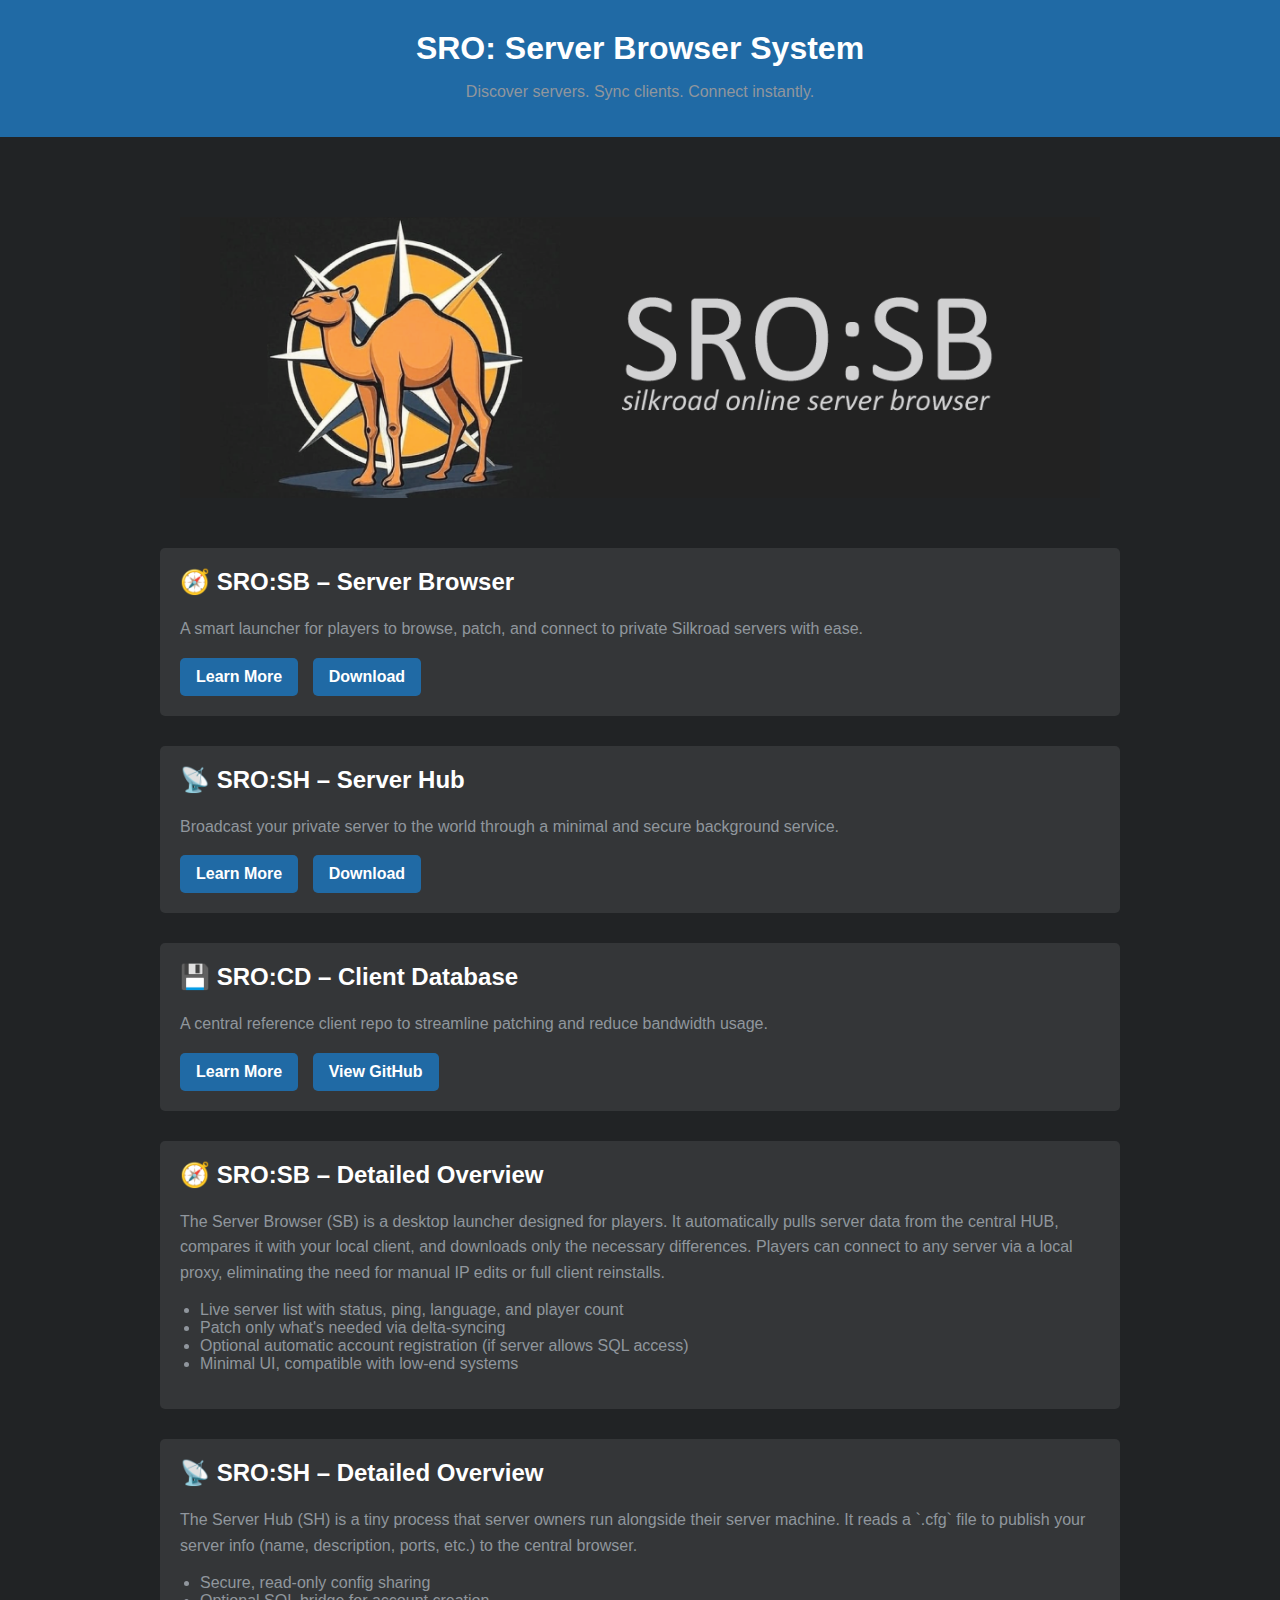
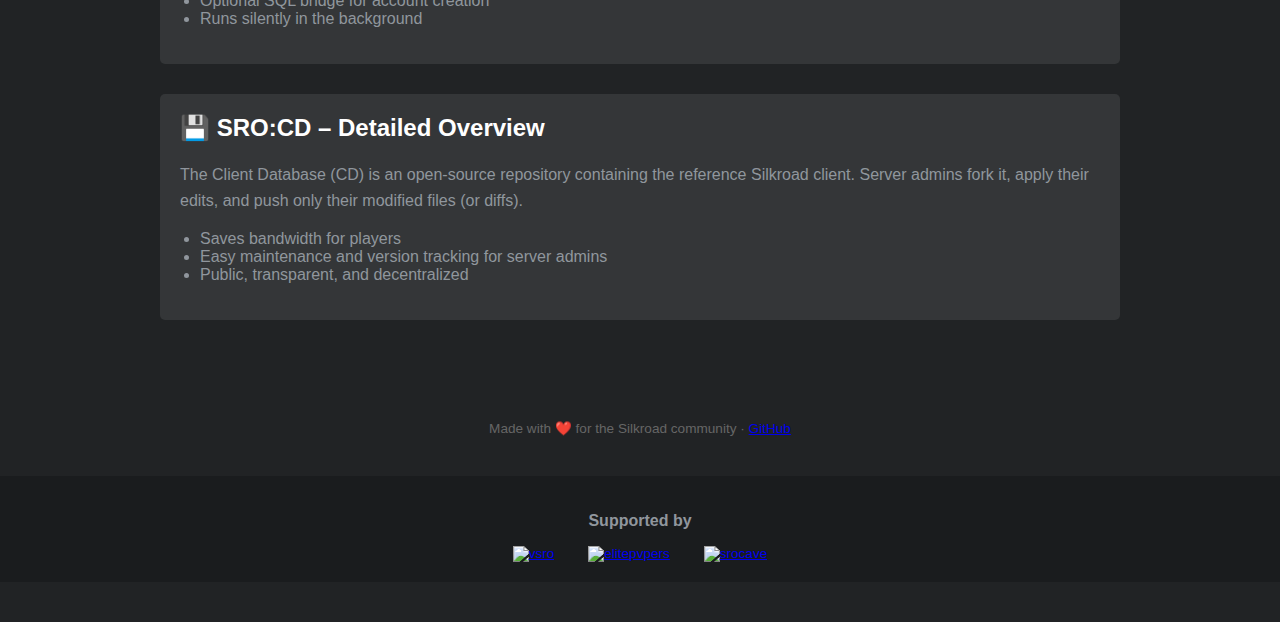
==== index.html @ 16c9377e "Add files via upload" ====
<!DOCTYPE html>
<html lang="en">
<head>
  <meta charset="UTF-8" />
  <meta name="viewport" content="width=device-width, initial-scale=1.0"/>
  <title>SRO: Server Browser System</title>
  <style>
    :root {
      --bg-main: #212325;
      --bg-secondary: #494c4f;
      --text-color: #90969d;
      --btn-color: #206aa5;
      --btn-active: #154870;
      --box-bg: #343638;
      --radius: 5px;
    }

    body {
      font-family: 'Segoe UI', sans-serif;
      background-color: var(--bg-main);
      color: var(--text-color);
      margin: 0;
      padding: 0;
      scroll-behavior: smooth;
    }

    header {
      background-color: var(--btn-color);
      padding: 20px;
      text-align: center;
    }

    header img {
      height: 40px;
      vertical-align: middle;
      margin-right: 10px;
    }

    h1 {
      margin: 10px 0;
      color: #fff;
    }

    .container {
      max-width: 960px;
      margin: auto;
      padding: 30px 20px;
    }

    .module {
      background-color: var(--box-bg);
      border-radius: var(--radius);
      padding: 20px;
      margin: 30px 0;
    }

    .module h2 {
      margin-top: 0;
      color: #ffffff;
    }

    .module p {
      font-size: 1rem;
      line-height: 1.6;
    }

    .btn-group {
      margin-top: 15px;
    }

    .btn {
      display: inline-block;
      background-color: var(--btn-color);
      color: white;
      padding: 10px 16px;
      text-decoration: none;
      border-radius: var(--radius);
      font-weight: bold;
      margin-right: 10px;
      transition: background 0.3s;
    }

    .btn:hover {
      background-color: var(--btn-active);
    }

    footer {
      text-align: center;
      font-size: 0.85rem;
      color: #666;
      margin: 40px 0;
    }

    ul {
      margin-top: 10px;
      padding-left: 20px;
    }

    @media screen and (max-width: 600px) {
      .btn {
        width: 100%;
        margin-bottom: 10px;
      }
    }
	
  .module img {
    width: 100%;
    height: 100%;
    object-fit: cover; /* or "contain" eğer tam sığsın ama kırpılmasın istiyorsan */
    display: block;
  }
  
  </style>
  <link rel="icon" type="image/x-icon" href="imgs\SROSB.ico">
</head>
<body>

<header>
  <h1>SRO: Server Browser System</h1>
  <p>Discover servers. Sync clients. Connect instantly.</p>
</header>

<div class="container">

  <div class="module"style="background: transparent;">
  <img src="imgs\banner_srosb.png">
  </div>

  <!-- Quick Access Buttons -->
  <div class="module">
    <h2>🧭 SRO:SB – Server Browser</h2>
    <p>A smart launcher for players to browse, patch, and connect to private Silkroad servers with ease.</p>
    <div class="btn-group">
      <a href="#sb-details" class="btn">Learn More</a>
      <a href="#" class="btn">Download</a>
    </div>
  </div>

  <div class="module">
    <h2>📡 SRO:SH – Server Hub</h2>
    <p>Broadcast your private server to the world through a minimal and secure background service.</p>
    <div class="btn-group">
      <a href="#sh-details" class="btn">Learn More</a>
      <a href="#" class="btn">Download</a>
    </div>
  </div>

  <div class="module">
    <h2>💾 SRO:CD – Client Database</h2>
    <p>A central reference client repo to streamline patching and reduce bandwidth usage.</p>
    <div class="btn-group">
      <a href="#cd-details" class="btn">Learn More</a>
      <a href="#" class="btn">View GitHub</a>
    </div>
  </div>

  <!-- Detailed Sections -->
  <div id="sb-details" class="module">
    <h2>🧭 SRO:SB – Detailed Overview</h2>
    <p>
      The Server Browser (SB) is a desktop launcher designed for players. It automatically pulls server data from the central HUB,
      compares it with your local client, and downloads only the necessary differences. Players can connect to any server via a
      local proxy, eliminating the need for manual IP edits or full client reinstalls.
    </p>
    <ul>
      <li>Live server list with status, ping, language, and player count</li>
      <li>Patch only what's needed via delta-syncing</li>
      <li>Optional automatic account registration (if server allows SQL access)</li>
      <li>Minimal UI, compatible with low-end systems</li>
    </ul>
  </div>

  <div id="sh-details" class="module">
    <h2>📡 SRO:SH – Detailed Overview</h2>
    <p>
      The Server Hub (SH) is a tiny process that server owners run alongside their server machine.
      It reads a `.cfg` file to publish your server info (name, description, ports, etc.) to the central browser.
    </p>
    <ul>
      <li>Secure, read-only config sharing</li>
      <li>Optional SQL bridge for account creation</li>
      <li>Runs silently in the background</li>
    </ul>
  </div>

  <div id="cd-details" class="module">
    <h2>💾 SRO:CD – Detailed Overview</h2>
    <p>
      The Client Database (CD) is an open-source repository containing the reference Silkroad client.
      Server admins fork it, apply their edits, and push only their modified files (or diffs).
    </p>
    <ul>
      <li>Saves bandwidth for players</li>
      <li>Easy maintenance and version tracking for server admins</li>
      <li>Public, transparent, and decentralized</li>
    </ul>
  </div>

</div>

<footer>
  Made with ❤️ for the Silkroad community · <a href="#">GitHub</a>
  <div style="background-color: #1a1c1e; padding: 20px 0; margin-top: 40px;">
  <div style="max-width: 960px; margin: auto; padding: 0 20px;">
    <h3 style="color: #90969d; font-size: 1rem;">Supported by</h3>
    <div style="overflow: hidden; white-space: nowrap; margin-top: 10px;">
      <a href="https://www.vsro.org/" target="_blank" style="display: inline-block; margin-right: 30px;">
        <img src="https://www.vsro.org/yedekler/xenforo-logo.png" alt="vsro" style="height: 40px; vertical-align: middle;">
      </a>
      <a href="https://www.elitepvpers.com/" target="_blank" style="display: inline-block; margin-right: 30px;">
        <img src="https://www.elitepvpers.com/images/pvp_white.gif" alt="elitepvpers" style="height: 40px; vertical-align: middle;">
      </a>
      <a href="https://srocave.com/" target="_blank" style="display: inline-block;">
        <img src="https://srocave.com/styles/default/xenforo/xenforo-logo.png" alt="srocave" style="height: 40px; vertical-align: middle;">
      </a>
    </div>
  </div>
</div>

</footer>

</body>
</html>
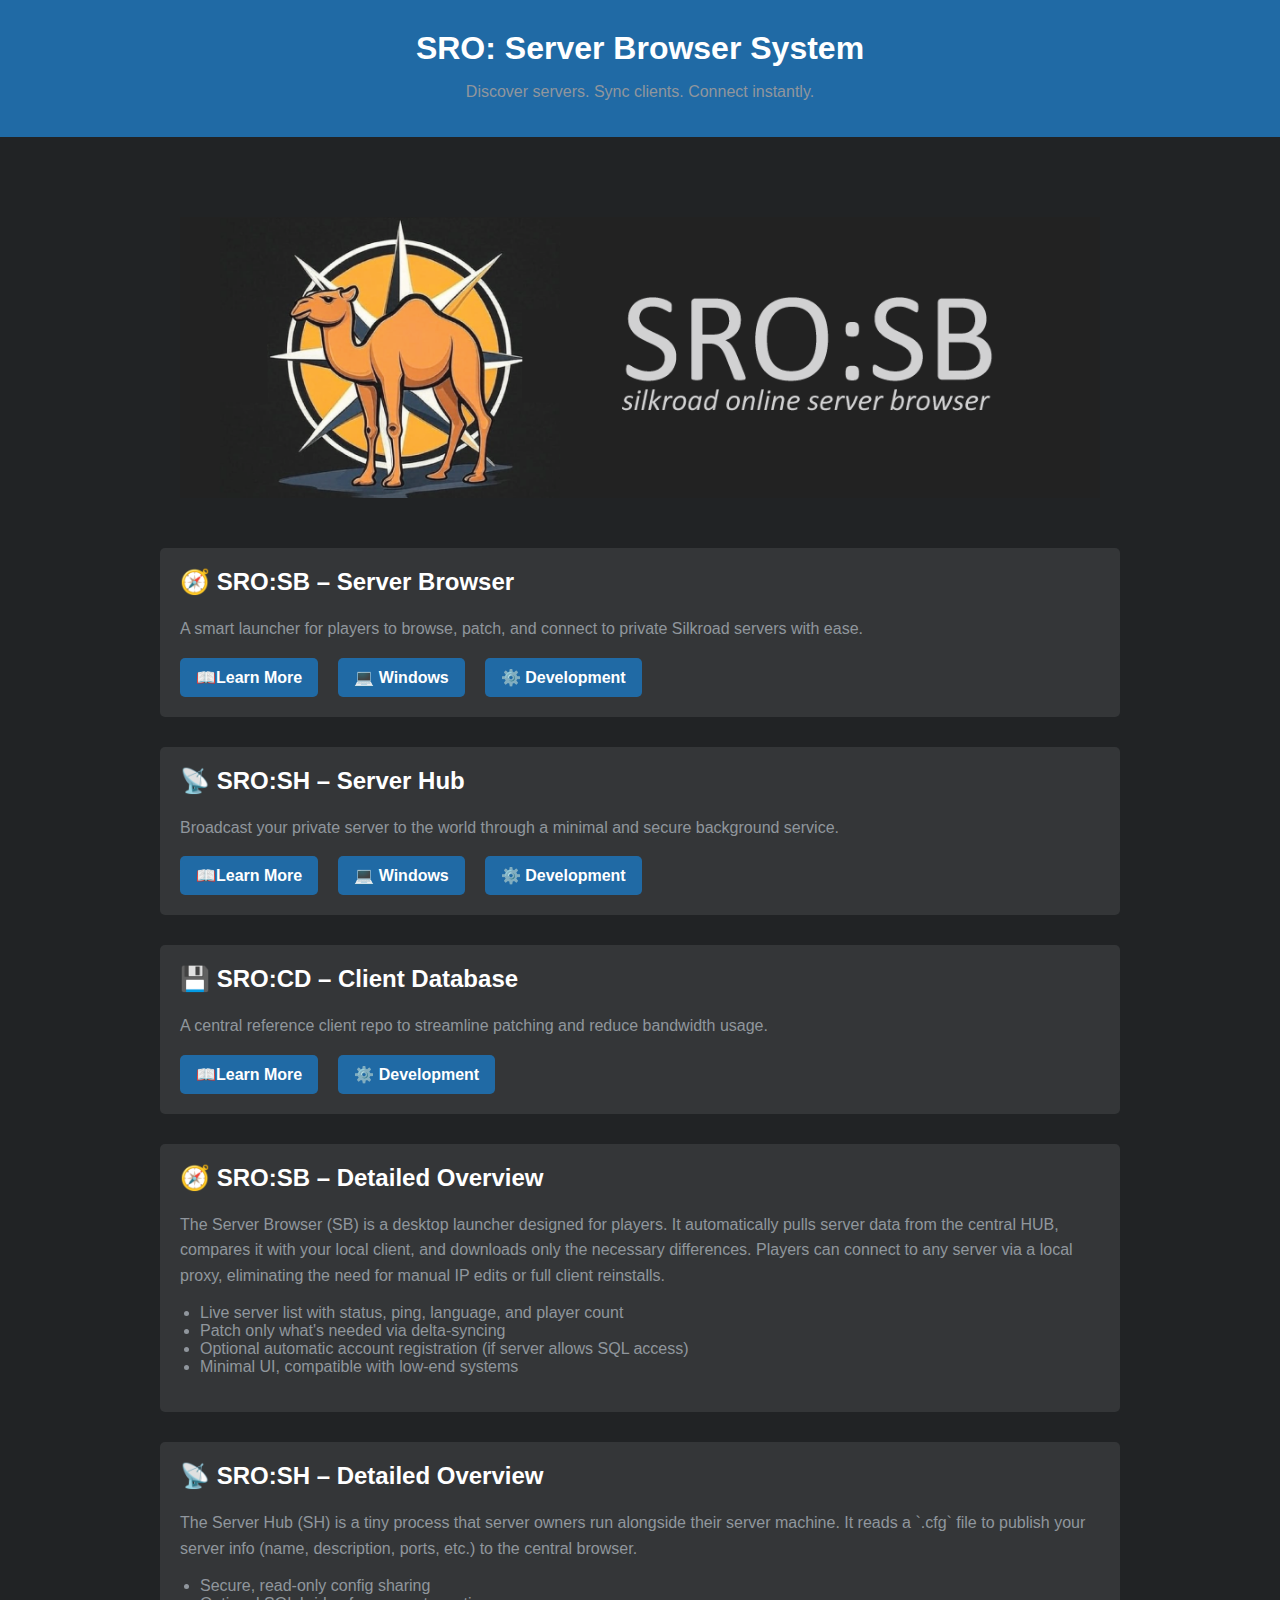
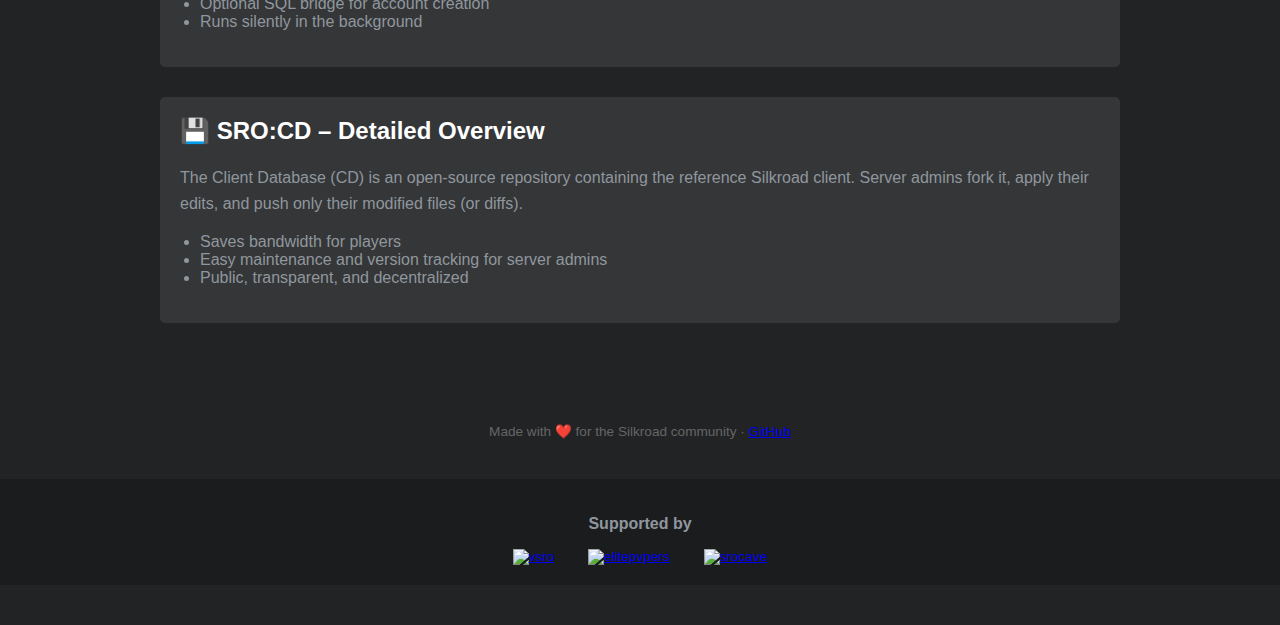
==== commit cbf0be83: "meta data" ====
--- a/index.html
+++ b/index.html
@@ -4,7 +4,52 @@
   <meta charset="UTF-8" />
   <meta name="viewport" content="width=device-width, initial-scale=1.0"/>
   <title>SRO: Server Browser System</title>
+  
+  <!-- SEO Meta Tags -->
+  <meta name="description" content="Discover and connect to Silkroad Online private servers instantly. SRO:SB is a smart launcher with patching, sync, and hub broadcasting.">
+  <meta name="keywords" content="Silkroad, SRO, Private Server, Server Browser, Silkroad Launcher, SRO Tools, Patch Tool, Server Hub, Client Database">
+  <meta name="author" content="KANTARCILAR, Veysel">
+  
+  <meta property="og:title" content="SRO: Server Browser System">
+  <meta property="og:description" content="Smart launcher and tools for Silkroad private servers. Browse, patch, and connect with ease.">
+  <meta property="og:image" content="https://sro-server-browser.github.io/sro-browser-web/imgs/banner_srosb.png">
+  <meta property="og:url" content="https://sro-server-browser.github.io/sro-browser-web/#">
+  <meta property="og:type" content="website">
+  
+  <!-- Twitter Card -->
+  <meta name="twitter:card" content="summary_large_image">
+  <meta name="twitter:title" content="SRO: Server Browser System">
+  <meta name="twitter:description" content="Smart launcher for Silkroad Online private servers. Sync, patch, and connect.">
+  <meta name="twitter:image" content="https://sro-server-browser.github.io/sro-browser-web/imgs/banner_srosb.png">
+
+  <!-- Favicon -->
+  <link rel="icon" type="image/x-icon" href="imgs/SROSB.ico">
+  
   <style>
+  @media screen and (max-width: 600px) {
+	  header h1 {
+		font-size: 1.4rem;
+	  }
+
+	  .module h2 {
+		font-size: 1.2rem;
+	  }
+
+	  .container {
+		padding: 15px 10px;
+	  }
+
+	  .btn {
+		flex: 1 1 100%;
+		max-width: 100%;
+		box-sizing: border-box;
+		margin-right: 0; /* mobilde sağ margin kaldır */
+	  }
+
+	  .module img {
+		height: auto;
+	  }
+	}
     :root {
       --bg-main: #212325;
       --bg-secondary: #494c4f;
@@ -52,6 +97,7 @@
       border-radius: var(--radius);
       padding: 20px;
       margin: 30px 0;
+	  overflow-x: hidden;
     }
 
     .module h2 {
@@ -63,22 +109,24 @@
       font-size: 1rem;
       line-height: 1.6;
     }
-
-    .btn-group {
-      margin-top: 15px;
-    }
-
-    .btn {
-      display: inline-block;
-      background-color: var(--btn-color);
-      color: white;
-      padding: 10px 16px;
-      text-decoration: none;
-      border-radius: var(--radius);
-      font-weight: bold;
-      margin-right: 10px;
-      transition: background 0.3s;
-    }
+	.btn-group {
+	  display: flex;
+	  flex-wrap: wrap;
+	  gap: 10px;
+	  padding: 0;
+	}
+
+	.btn {
+	  display: inline-block;
+	  background-color: var(--btn-color);
+	  color: white;
+	  padding: 10px 16px;
+	  text-decoration: none;
+	  border-radius: var(--radius);
+	  font-weight: bold;
+	  margin-right: 10px;
+	  transition: background 0.3s;
+	}
 
     .btn:hover {
       background-color: var(--btn-active);
@@ -111,7 +159,6 @@
   }
   
   </style>
-  <link rel="icon" type="image/x-icon" href="imgs\SROSB.ico">
 </head>
 <body>
 
@@ -123,7 +170,7 @@
 <div class="container">
 
   <div class="module"style="background: transparent;">
-  <img src="imgs\banner_srosb.png">
+  <img src="imgs/banner_srosb.png">
   </div>
 
   <!-- Quick Access Buttons -->
@@ -131,8 +178,9 @@
     <h2>🧭 SRO:SB – Server Browser</h2>
     <p>A smart launcher for players to browse, patch, and connect to private Silkroad servers with ease.</p>
     <div class="btn-group">
-      <a href="#sb-details" class="btn">Learn More</a>
-      <a href="#" class="btn">Download</a>
+      <a href="#sb-details" class="btn">📖Learn More</a>
+      <a href="#" class="btn">💻 Windows</a>
+      <a href="#" class="btn">⚙️ Development</a>
     </div>
   </div>
 
@@ -140,8 +188,9 @@
     <h2>📡 SRO:SH – Server Hub</h2>
     <p>Broadcast your private server to the world through a minimal and secure background service.</p>
     <div class="btn-group">
-      <a href="#sh-details" class="btn">Learn More</a>
-      <a href="#" class="btn">Download</a>
+      <a href="#sb-details" class="btn">📖Learn More</a>
+      <a href="#" class="btn">💻 Windows</a>
+      <a href="#" class="btn">⚙️ Development</a>
     </div>
   </div>
 
@@ -149,8 +198,8 @@
     <h2>💾 SRO:CD – Client Database</h2>
     <p>A central reference client repo to streamline patching and reduce bandwidth usage.</p>
     <div class="btn-group">
-      <a href="#cd-details" class="btn">Learn More</a>
-      <a href="#" class="btn">View GitHub</a>
+      <a href="#sb-details" class="btn">📖Learn More</a>
+      <a href="#" class="btn">⚙️ Development</a>
     </div>
   </div>
 
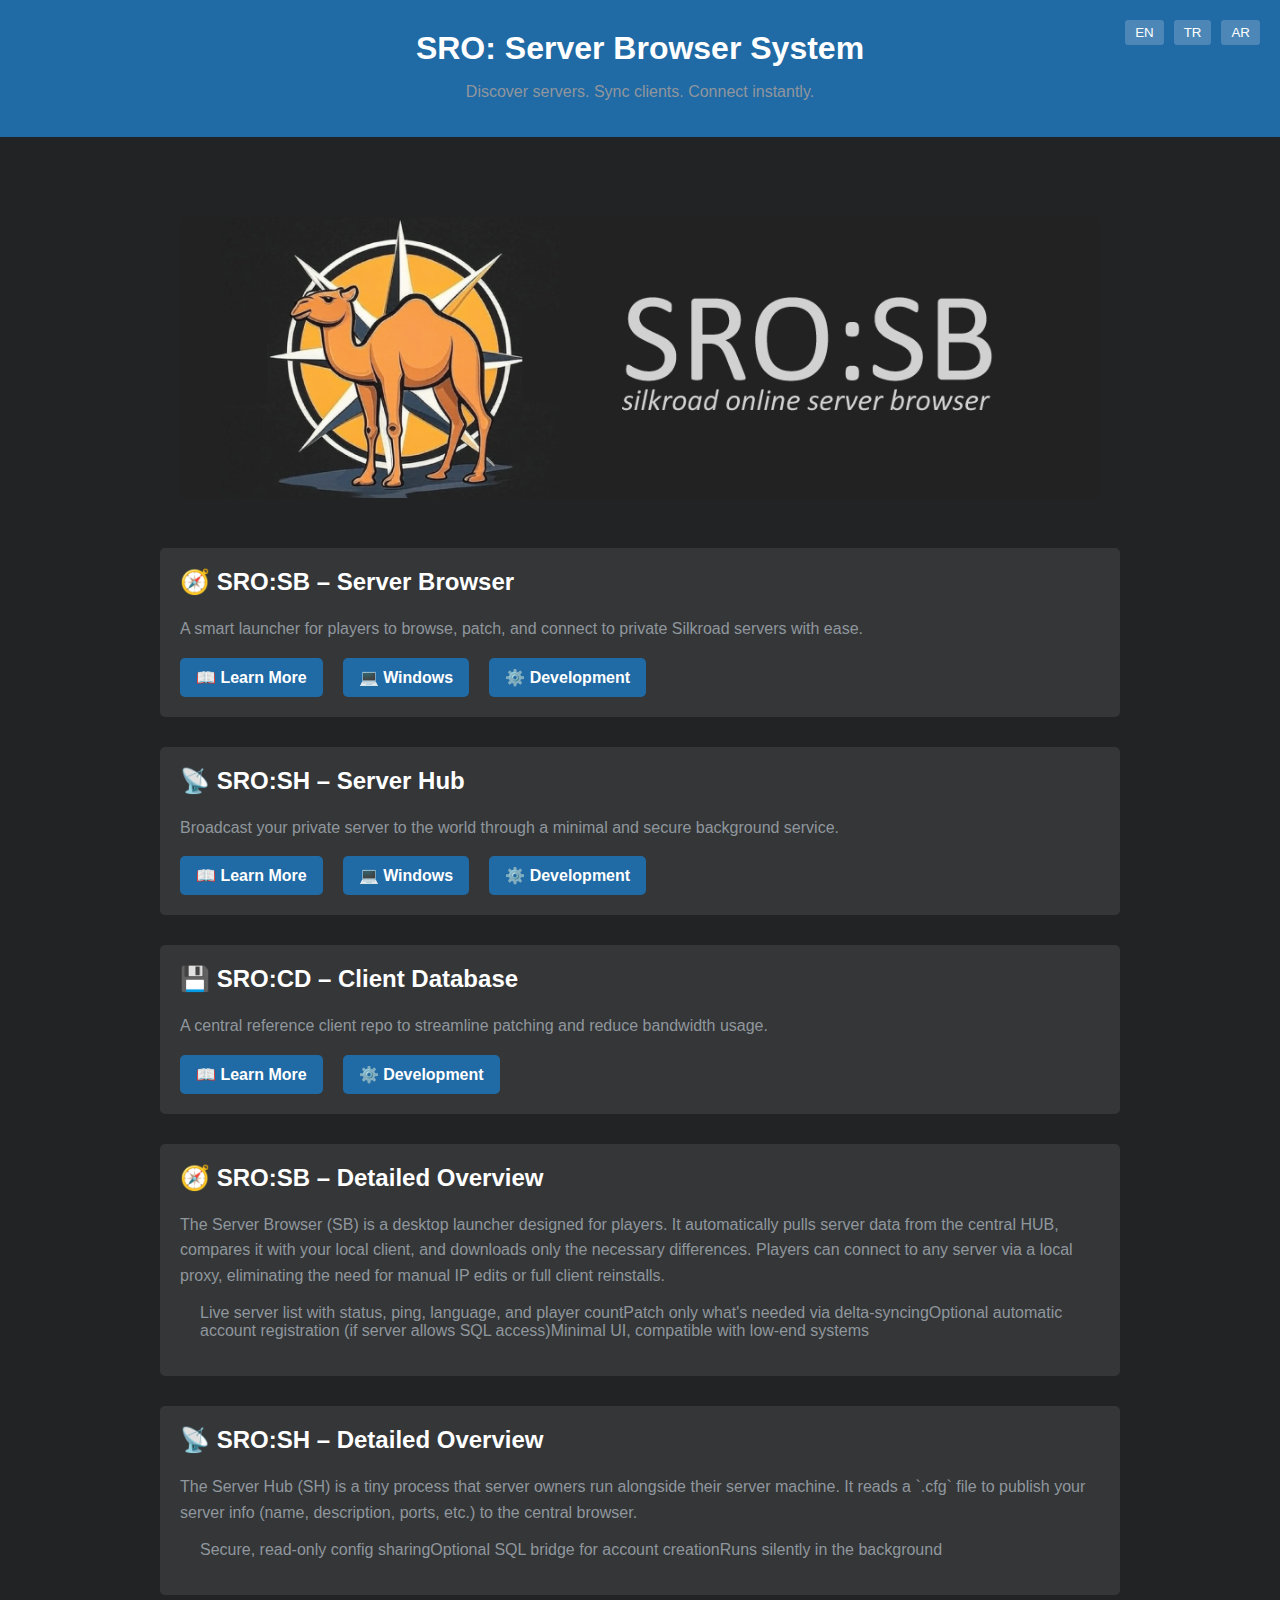
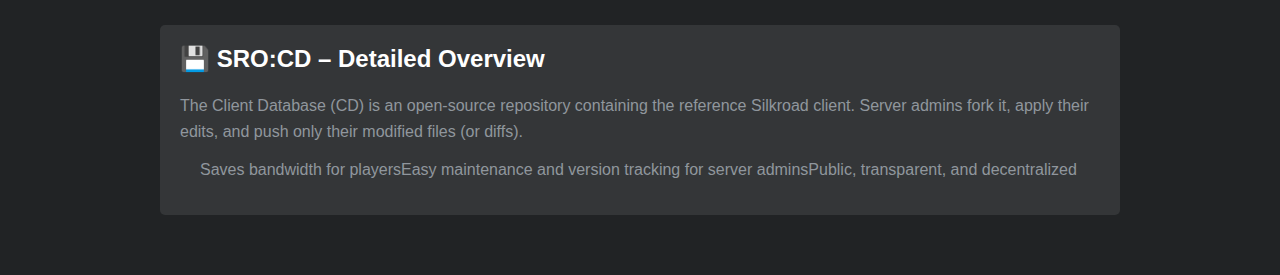
==== commit 850053c7: "Add files via upload" ====
--- a/index.html
+++ b/index.html
@@ -1,11 +1,12 @@
 <!DOCTYPE html>
-<html lang="en">
+<html lang="en" dir="ltr">
 <head>
   <meta charset="UTF-8" />
   <meta name="viewport" content="width=device-width, initial-scale=1.0"/>
   <title>SRO: Server Browser System</title>
   
   <!-- SEO Meta Tags -->
+  
   <meta name="description" content="Discover and connect to Silkroad Online private servers instantly. SRO:SB is a smart launcher with patching, sync, and hub broadcasting.">
   <meta name="keywords" content="Silkroad, SRO, Private Server, Server Browser, Silkroad Launcher, SRO Tools, Patch Tool, Server Hub, Client Database">
   <meta name="author" content="KANTARCILAR, Veysel">
@@ -60,6 +61,25 @@
       --radius: 5px;
     }
 
+    .lang-switcher {
+      position: absolute;
+      top: 20px;
+      right: 20px;
+      display: flex;
+      gap: 10px;
+    }
+    .lang-btn {
+      background: rgba(255,255,255,0.2);
+      border: none;
+      color: white;
+      padding: 5px 10px;
+      border-radius: 3px;
+      cursor: pointer;
+    }
+    .rtl {
+      direction: rtl;
+      text-align: right;
+    }
     body {
       font-family: 'Segoe UI', sans-serif;
       background-color: var(--bg-main);
@@ -165,6 +185,12 @@
 <header>
   <h1>SRO: Server Browser System</h1>
   <p>Discover servers. Sync clients. Connect instantly.</p>
+	<div class="lang-switcher">
+	  <button class="lang-btn" onclick="changeLanguage('en')">EN</button>
+	  <button class="lang-btn" onclick="changeLanguage('tr')">TR</button>
+	  <button class="lang-btn" onclick="changeLanguage('ar')">AR</button>
+	</div>
+
 </header>
 
 <div class="container">
@@ -175,99 +201,268 @@
 
   <!-- Quick Access Buttons -->
   <div class="module">
-    <h2>🧭 SRO:SB – Server Browser</h2>
-    <p>A smart launcher for players to browse, patch, and connect to private Silkroad servers with ease.</p>
+    <h2 data-i18n="sb.title">🧭 SRO:SB – Server Browser</h2>
+    <p data-i18n="sb.description">A smart launcher for players to browse, patch, and connect to private Silkroad servers with ease.</p>
     <div class="btn-group">
-      <a href="#sb-details" class="btn">📖Learn More</a>
-      <a href="#" class="btn">💻 Windows</a>
-      <a href="#" class="btn">⚙️ Development</a>
+      <a href="#sb-details" class="btn" data-i18n="buttons.learn_more">📖Learn More</a>
+      <a href="#" class="btn" data-i18n="buttons.windows">💻 Windows</a>
+      <a href="#" class="btn" data-i18n="buttons.development">⚙️ Development</a>
     </div>
   </div>
-
-  <div class="module">
-    <h2>📡 SRO:SH – Server Hub</h2>
-    <p>Broadcast your private server to the world through a minimal and secure background service.</p>
-    <div class="btn-group">
-      <a href="#sb-details" class="btn">📖Learn More</a>
-      <a href="#" class="btn">💻 Windows</a>
-      <a href="#" class="btn">⚙️ Development</a>
-    </div>
-  </div>
-
-  <div class="module">
-    <h2>💾 SRO:CD – Client Database</h2>
-    <p>A central reference client repo to streamline patching and reduce bandwidth usage.</p>
-    <div class="btn-group">
-      <a href="#sb-details" class="btn">📖Learn More</a>
-      <a href="#" class="btn">⚙️ Development</a>
-    </div>
-  </div>
-
-  <!-- Detailed Sections -->
-  <div id="sb-details" class="module">
-    <h2>🧭 SRO:SB – Detailed Overview</h2>
-    <p>
-      The Server Browser (SB) is a desktop launcher designed for players. It automatically pulls server data from the central HUB,
-      compares it with your local client, and downloads only the necessary differences. Players can connect to any server via a
-      local proxy, eliminating the need for manual IP edits or full client reinstalls.
-    </p>
-    <ul>
-      <li>Live server list with status, ping, language, and player count</li>
-      <li>Patch only what's needed via delta-syncing</li>
-      <li>Optional automatic account registration (if server allows SQL access)</li>
-      <li>Minimal UI, compatible with low-end systems</li>
-    </ul>
-  </div>
-
-  <div id="sh-details" class="module">
-    <h2>📡 SRO:SH – Detailed Overview</h2>
-    <p>
-      The Server Hub (SH) is a tiny process that server owners run alongside their server machine.
-      It reads a `.cfg` file to publish your server info (name, description, ports, etc.) to the central browser.
-    </p>
-    <ul>
-      <li>Secure, read-only config sharing</li>
-      <li>Optional SQL bridge for account creation</li>
-      <li>Runs silently in the background</li>
-    </ul>
-  </div>
-
-  <div id="cd-details" class="module">
-    <h2>💾 SRO:CD – Detailed Overview</h2>
-    <p>
-      The Client Database (CD) is an open-source repository containing the reference Silkroad client.
-      Server admins fork it, apply their edits, and push only their modified files (or diffs).
-    </p>
-    <ul>
-      <li>Saves bandwidth for players</li>
-      <li>Easy maintenance and version tracking for server admins</li>
-      <li>Public, transparent, and decentralized</li>
-    </ul>
-  </div>
-
+	<!-- SRO:SH Module -->
+	<div class="module">
+	  <h2 data-i18n="sh.title">📡 SRO:SH – Server Hub</h2>
+	  <p data-i18n="sh.description">Broadcast your private server to the world through a minimal and secure background service.</p>
+	  <div class="btn-group">
+		<a href="#sh-details" class="btn" data-i18n="buttons.learn_more">📖Learn More</a>
+		<a href="#" class="btn" data-i18n="buttons.windows">💻 Windows</a>
+		<a href="#" class="btn" data-i18n="buttons.development">⚙️ Development</a>
+	  </div>
+	</div>
+
+	<!-- SRO:CD Module -->
+	<div class="module">
+	  <h2 data-i18n="cd.title">💾 SRO:CD – Client Database</h2>
+	  <p data-i18n="cd.description">A central reference client repo to streamline patching and reduce bandwidth usage.</p>
+	  <div class="btn-group">
+		<a href="#cd-details" class="btn" data-i18n="buttons.learn_more">📖Learn More</a>
+		<a href="#" class="btn" data-i18n="buttons.development">⚙️ Development</a>
+	  </div>
+	</div>
+<!-- Detailed Sections -->
+<div id="sb-details" class="module">
+  <h2 data-i18n="sb.detailed_title">🧭 SRO:SB – Detailed Overview</h2>
+  <p data-i18n="sb.detailed_text">
+    The Server Browser (SB) is a desktop launcher designed for players. It automatically pulls server data from the central HUB,
+    compares it with your local client, and downloads only the necessary differences. Players can connect to any server via a
+    local proxy, eliminating the need for manual IP edits or full client reinstalls.
+  </p>
+  <ul data-i18n="sb.features">
+    <li>Live server list with status, ping, language, and player count</li>
+    <li>Patch only what's needed via delta-syncing</li>
+    <li>Optional automatic account registration (if server allows SQL access)</li>
+    <li>Minimal UI, compatible with low-end systems</li>
+  </ul>
 </div>
 
-<footer>
-  Made with ❤️ for the Silkroad community · <a href="#">GitHub</a>
-  <div style="background-color: #1a1c1e; padding: 20px 0; margin-top: 40px;">
-  <div style="max-width: 960px; margin: auto; padding: 0 20px;">
-    <h3 style="color: #90969d; font-size: 1rem;">Supported by</h3>
-    <div style="overflow: hidden; white-space: nowrap; margin-top: 10px;">
-      <a href="https://www.vsro.org/" target="_blank" style="display: inline-block; margin-right: 30px;">
-        <img src="https://www.vsro.org/yedekler/xenforo-logo.png" alt="vsro" style="height: 40px; vertical-align: middle;">
-      </a>
-      <a href="https://www.elitepvpers.com/" target="_blank" style="display: inline-block; margin-right: 30px;">
-        <img src="https://www.elitepvpers.com/images/pvp_white.gif" alt="elitepvpers" style="height: 40px; vertical-align: middle;">
-      </a>
-      <a href="https://srocave.com/" target="_blank" style="display: inline-block;">
-        <img src="https://srocave.com/styles/default/xenforo/xenforo-logo.png" alt="srocave" style="height: 40px; vertical-align: middle;">
-      </a>
-    </div>
-  </div>
+<div id="sh-details" class="module">
+  <h2 data-i18n="sh.detailed_title">📡 SRO:SH – Detailed Overview</h2>
+  <p data-i18n="sh.detailed_text">
+    The Server Hub (SH) is a tiny process that server owners run alongside their server machine.
+    It reads a `.cfg` file to publish your server info (name, description, ports, etc.) to the central browser.
+  </p>
+  <ul data-i18n="sh.features">
+    <li>Secure, read-only config sharing</li>
+    <li>Optional SQL bridge for account creation</li>
+    <li>Runs silently in the background</li>
+  </ul>
 </div>
 
+<div id="cd-details" class="module">
+  <h2 data-i18n="cd.detailed_title">💾 SRO:CD – Detailed Overview</h2>
+  <p data-i18n="cd.detailed_text">
+    The Client Database (CD) is an open-source repository containing the reference Silkroad client.
+    Server admins fork it, apply their edits, and push only their modified files (or diffs).
+  </p>
+  <ul data-i18n="cd.features">
+    <li>Saves bandwidth for players</li>
+    <li>Easy maintenance and version tracking for server admins</li>
+    <li>Public, transparent, and decentralized</li>
+  </ul>
+</div>
+
 </footer>
 
 </body>
+
+<script>
+const translations = {
+  en: {
+    title: "SRO: Server Browser System",
+    description: "Discover and connect to Silkroad Online private servers instantly. SRO:SB is a smart launcher with patching, sync, and hub broadcasting.",
+    header_title: "SRO: Server Browser System",
+    header_subtitle: "Discover servers. Sync clients. Connect instantly.",
+    sb: {
+      title: "🧭 SRO:SB – Server Browser",
+      description: "A smart launcher for players to browse, patch, and connect to private Silkroad servers with ease.",
+      detailed_title: "🧭 SRO:SB – Detailed Overview",
+      detailed_text: "The Server Browser (SB) is a desktop launcher designed for players. It automatically pulls server data from the central HUB, compares it with your local client, and downloads only the necessary differences. Players can connect to any server via a local proxy, eliminating the need for manual IP edits or full client reinstalls.",
+      features: [
+        "Live server list with status, ping, language, and player count",
+        "Patch only what's needed via delta-syncing",
+        "Optional automatic account registration (if server allows SQL access)",
+        "Minimal UI, compatible with low-end systems"
+      ]
+    },
+    sh: {
+      title: "📡 SRO:SH – Server Hub",
+      description: "Broadcast your private server to the world through a minimal and secure background service.",
+      detailed_title: "📡 SRO:SH – Detailed Overview",
+      detailed_text: "The Server Hub (SH) is a tiny process that server owners run alongside their server machine. It reads a `.cfg` file to publish your server info (name, description, ports, etc.) to the central browser.",
+      features: [
+        "Secure, read-only config sharing",
+        "Optional SQL bridge for account creation",
+        "Runs silently in the background"
+      ]
+    },
+    cd: {
+      title: "💾 SRO:CD – Client Database",
+      description: "A central reference client repo to streamline patching and reduce bandwidth usage.",
+      detailed_title: "💾 SRO:CD – Detailed Overview",
+      detailed_text: "The Client Database (CD) is an open-source repository containing the reference Silkroad client. Server admins fork it, apply their edits, and push only their modified files (or diffs).",
+      features: [
+        "Saves bandwidth for players",
+        "Easy maintenance and version tracking for server admins",
+        "Public, transparent, and decentralized"
+      ]
+    },
+    buttons: {
+      learn_more: "📖 Learn More",
+      windows: "💻 Windows",
+      development: "⚙️ Development"
+    },
+    footer: {
+      text: "Made with ❤️ for the Silkroad community",
+      github: "GitHub"
+    }
+  },
+  tr: {
+    title: "SRO: Sunucu Tarayıcı Sistemi",
+    description: "Silkroad Online özel sunucularını anında keşfedin ve bağlanın. SRO:SB, yama özellikli, senkronizasyon ve yayın desteği olan akıllı bir başlatıcıdır.",
+    header_title: "SRO: Sunucu Tarayıcı Sistemi",
+    header_subtitle: "Sunucuları keşfedin. İstemcileri senkronize edin. Anında bağlanın.",
+    sb: {
+      title: "🧭 SRO:SB – Sunucu Tarayıcı",
+      description: "Oyuncuların özel Silkroad sunucularını keşfedebileceği, yama yapabileceği ve bağlanabileceği akıllı bir başlatıcı.",
+      detailed_title: "🧭 SRO:SB – Detaylı Bilgi",
+      detailed_text: "Sunucu Tarayıcı (SB), oyuncular için tasarlanmış bir masaüstü başlatıcısıdır. Merkezi HUB'dan otomatik olarak sunucu verilerini çeker, yerel istemcinizle karşılaştırır ve yalnızca gerekli farklılıkları indirir. Oyuncular herhangi bir sunucuya yerel bir proxy üzerinden bağlanabilir, manuel IP değişiklikleri veya tam istemci yeniden yüklemeleri gerektirmez.",
+      features: [
+        "Canlı sunucu listesi (durum, ping, dil ve oyuncu sayısı)",
+        "Delta-senkronizasyon ile sadece gerekli yamalar",
+        "Opsiyonel otomatik hesap oluşturma (sunucu SQL erişimi izin verirse)",
+        "Düşük sistem gereksinimli minimal arayüz"
+      ]
+    },
+    sh: {
+      title: "📡 SRO:SH – Sunucu Merkezi",
+      description: "Özel sunucunuzu minimal ve güvenli bir arka plan servisi ile dünyaya duyurun.",
+      detailed_title: "📡 SRO:SH – Detaylı Bilgi",
+      detailed_text: "Sunucu Merkezi (SH), sunucu sahiplerinin sunucu makinesiyle birlikte çalıştırdığı küçük bir işlemdir. Bir `.cfg` dosyasını okuyarak sunucu bilgilerinizi (ad, açıklama, portlar vb.) merkezi tarayıcıya yayınlar.",
+      features: [
+        "Güvenli, salt okunur yapılandırma paylaşımı",
+        "Hesap oluşturma için opsiyonel SQL köprüsü",
+        "Arka planda sessizce çalışır"
+      ]
+    },
+    cd: {
+      title: "💾 SRO:CD – İstemci Veritabanı",
+      description: "Yama sürecini kolaylaştırmak ve bant genişliği kullanımını azaltmak için merkezi bir referans istemci deposu.",
+      detailed_title: "💾 SRO:CD – Detaylı Bilgi",
+      detailed_text: "İstemci Veritabanı (CD), referans Silkroad istemcisini içeren açık kaynaklı bir depodur. Sunucu yöneticileri bu depoyu çatallayarak kendi düzenlemelerini uygular ve yalnızca değiştirdikleri dosyaları gönderir.",
+      features: [
+        "Oyuncular için bant genişliği tasarrufu",
+        "Sunucu yöneticileri için kolay bakım ve sürüm takibi",
+        "Herkese açık, şeffaf ve merkeziyetsiz"
+      ]
+    },
+    buttons: {
+      learn_more: "📖 Detaylı Bilgi",
+      windows: "💻 Windows",
+      development: "⚙️ Geliştirme"
+    },
+    footer: {
+      text: "Silkroad topluluğu için ❤️ ile yapıldı",
+      github: "GitHub"
+    }
+  },
+  ar: {
+    title: "SRO: نظام تصفح الخوادم",
+    description: "اكتشف خوادم Silkroad Online الخاصة وتواصل معها فورًا. SRO:SB هو مُطلق ذكي مع تحديثات ومزامنة وبث مركزي.",
+    header_title: "SRO: نظام تصفح الخوادم",
+    header_subtitle: "اكتشف الخوادم. مزامنة العملاء. تواصل على الفور.",
+    sb: {
+      title: "🧭 SRO:SB – متصفح الخادم",
+      description: "مُطلق ذكي للاعبين لاستعراض الخوادم الخاصة وتحديثها والاتصال بها بسهولة.",
+      detailed_title: "🧭 SRO:SB – نظرة مفصلة",
+      detailed_text: "متصفح الخادم (SB) هو مُطلق مصمم للاعبين. يسحب تلقائيًا بيانات الخادم من المركز الرئيسي، ويقارنها مع العميل المحلي، ويحمّل فقط الاختلافات الضرورية. يمكن للاعبين الاتصال بأي خادم عبر وكيل محلي، دون الحاجة لتعديلات IP يدوية أو إعادة تثبيت كاملة للعميل.",
+      features: [
+        "قائمة خوادم حية مع الحالة، البنج، اللغة وعدد اللاعبين",
+        "تحديثات دلتا فقط للضروري",
+        "تسجيل تلقائي اختياري للحسابات (إذا سمح الخادم بالوصول إلى SQL)",
+        "واجهة مستخدم بسيطة تناسب الأنظمة الضعيفة"
+      ]
+    },
+    sh: {
+      title: "📡 SRO:SH – مركز الخادم",
+      description: "بث خادمك الخاص إلى العالم من خلال خدمة خلفية بسيطة وآمنة.",
+      detailed_title: "📡 SRO:SH – نظرة مفصلة",
+      detailed_text: "مركز الخادم (SH) هو عملية صغيرة يشغلها ملاك الخوادم جنبًا إلى جنب مع جهاز الخادم. يقرأ ملف `.cfg` لنشر معلومات خادمك (الاسم، الوصف، المنافذ، إلخ) إلى المتصفح المركزي.",
+      features: [
+        "مشاركة إعدادات آمنة للقراءة فقط",
+        "جسر SQL اختياري لإنشاء الحسابات",
+        "يعمل بصمت في الخلفية"
+      ]
+    },
+    cd: {
+      title: "💾 SRO:CD – قاعدة بيانات العميل",
+      description: "مستودع عميل مرجعي مركزي لتبسيط التحديثات وتقليل استخدام النطاق الترددي.",
+      detailed_title: "💾 SRO:CD – نظرة مفصلة",
+      detailed_text: "قاعدة بيانات العميل (CD) هي مستودع مفتوح المصدر يحتوي على عميل Silkroad المرجعي. يقوم مدراء الخوادم بتفرعها، تطبيق تعديلاتهم، ودفع فقط الملفات المعدلة (أو الاختلافات).",
+      features: [
+        "توفير النطاق الترددي للاعبين",
+        "صيانة سهلة وتتبع إصدارات لمديري الخوادم",
+        "عام، شفاف ولا مركزي"
+      ]
+    },
+    buttons: {
+      learn_more: "📖 المزيد من التفاصيل",
+      windows: "💻 ويندوز",
+      development: "⚙️ تطوير"
+    },
+    footer: {
+      text: "مصنوع ب ❤️ لمجتمع Silkroad",
+      github: "جيت هاب"
+    }
+  }
+};
+
+function changeLanguage(lang) {
+  document.documentElement.lang = lang;
+  document.documentElement.dir = lang === 'ar' ? 'rtl' : 'ltr';
+  
+  // Update meta tags
+  document.querySelector('meta[name="description"]').content = translations[lang].description;
+  document.querySelector('meta[property="og:title"]').content = translations[lang].title;
+  document.querySelector('meta[property="og:description"]').content = translations[lang].description;
+
+  // Update visible content
+  document.querySelectorAll('[data-i18n]').forEach(element => {
+    const keys = element.dataset.i18n.split('.');
+    let translation = translations[lang];
+    
+    try {
+      keys.forEach(key => {
+        translation = translation[key];
+      });
+      
+      if(element.tagName === 'IMG') {
+        element.alt = translation;
+      } else if(element.tagName === 'UL') {
+        // Liste elemanları için özel işleme
+        const items = translation.join('');
+        element.innerHTML = items;
+      } else {
+        element.textContent = translation;
+      }
+    } catch(e) {
+      console.warn(`Çeviri bulunamadı: ${element.dataset.i18n}`);
+    }
+  });
+}
+
+// Initial load
+changeLanguage('en');
+</script>
+
 </html>
 
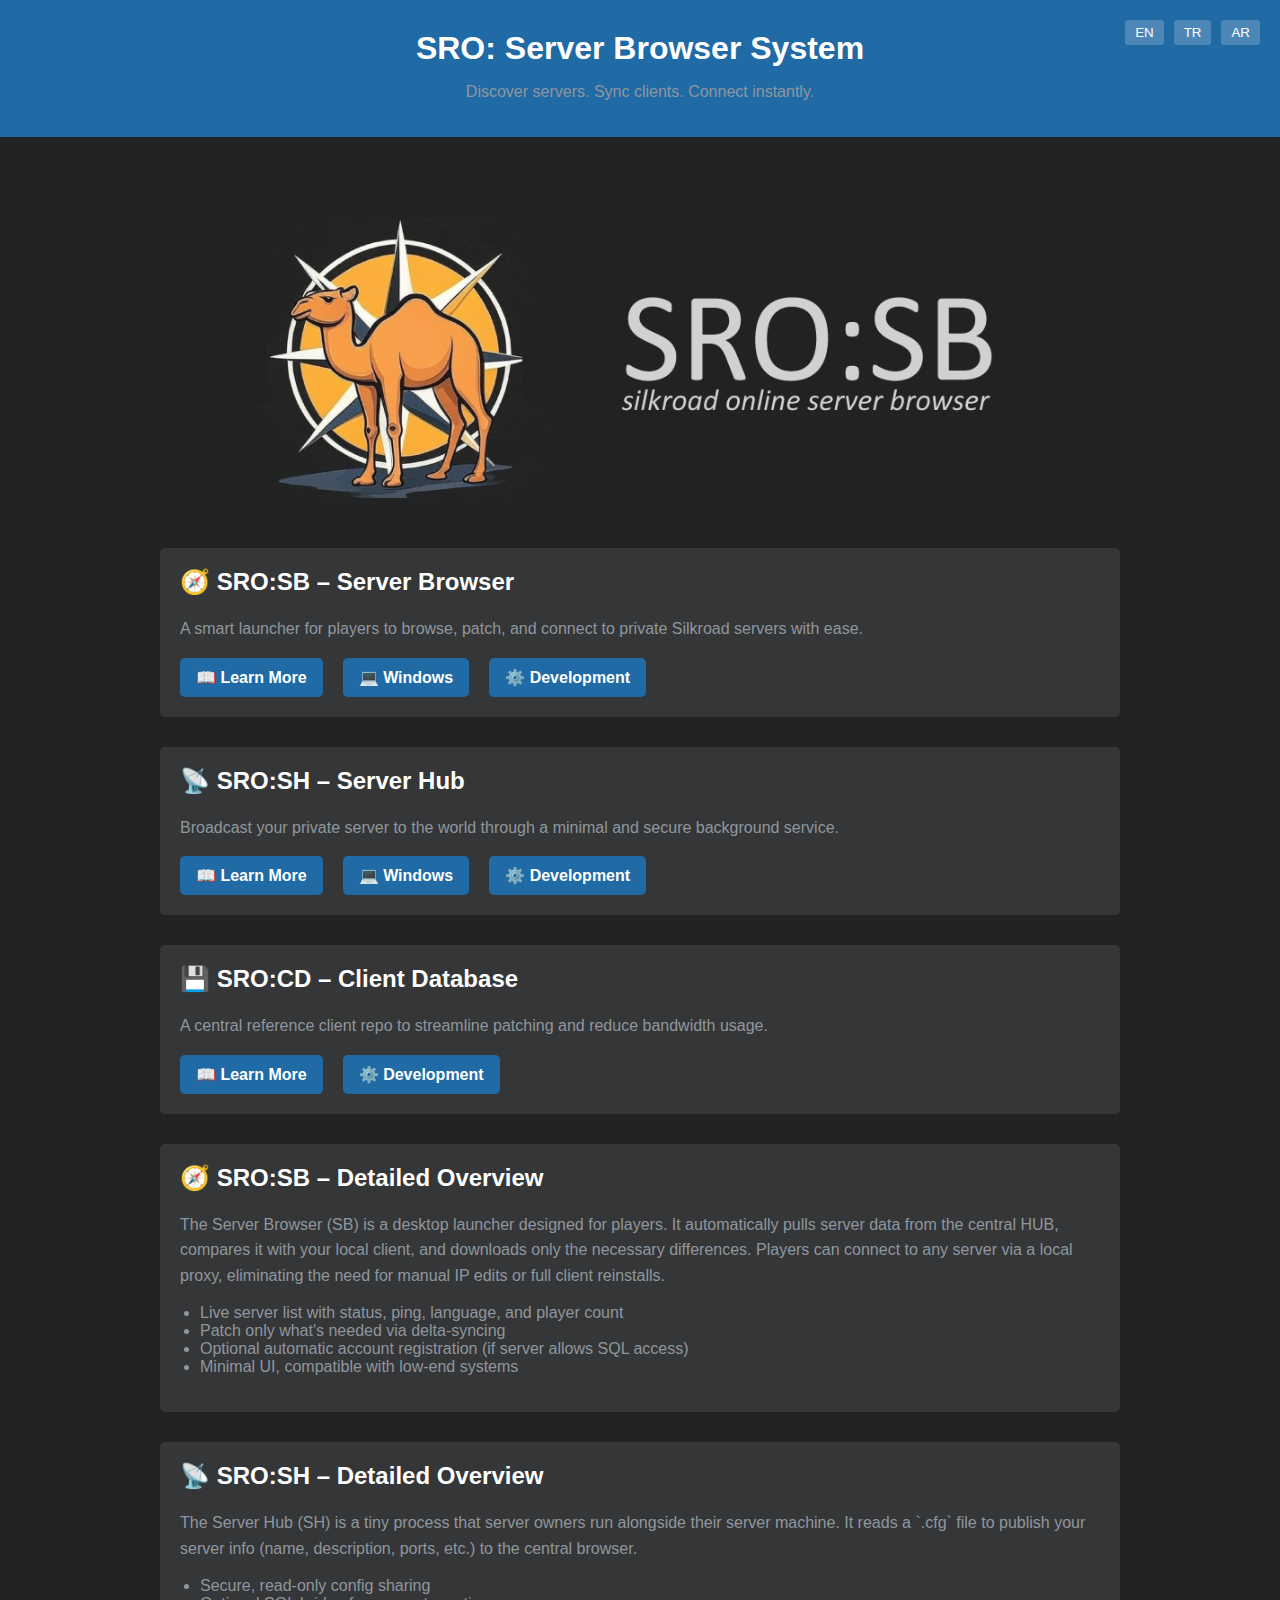
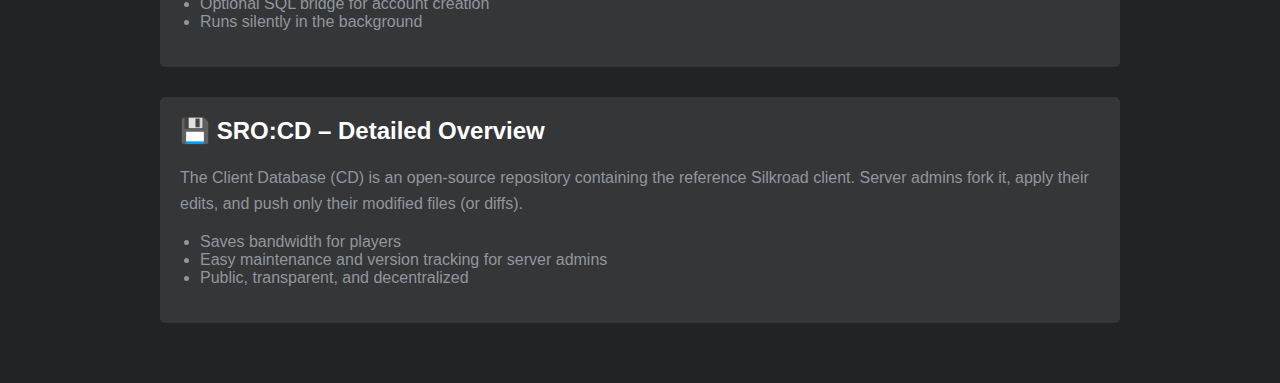
==== commit 42886b51: "Add files via upload" ====
--- a/index.html
+++ b/index.html
@@ -288,10 +288,10 @@
       detailed_title: "🧭 SRO:SB – Detailed Overview",
       detailed_text: "The Server Browser (SB) is a desktop launcher designed for players. It automatically pulls server data from the central HUB, compares it with your local client, and downloads only the necessary differences. Players can connect to any server via a local proxy, eliminating the need for manual IP edits or full client reinstalls.",
       features: [
-        "Live server list with status, ping, language, and player count",
-        "Patch only what's needed via delta-syncing",
-        "Optional automatic account registration (if server allows SQL access)",
-        "Minimal UI, compatible with low-end systems"
+        "<li>Live server list with status, ping, language, and player count</li>",
+        "<li>Patch only what's needed via delta-syncing</li>",
+        "<li>Optional automatic account registration (if server allows SQL access)</li>",
+        "<li>Minimal UI, compatible with low-end systems</li>"
       ]
     },
     sh: {
@@ -300,9 +300,9 @@
       detailed_title: "📡 SRO:SH – Detailed Overview",
       detailed_text: "The Server Hub (SH) is a tiny process that server owners run alongside their server machine. It reads a `.cfg` file to publish your server info (name, description, ports, etc.) to the central browser.",
       features: [
-        "Secure, read-only config sharing",
-        "Optional SQL bridge for account creation",
-        "Runs silently in the background"
+        "<li>Secure, read-only config sharing</li>",
+        "<li>Optional SQL bridge for account creation</li>",
+        "<li>Runs silently in the background</li>"
       ]
     },
     cd: {
@@ -311,9 +311,9 @@
       detailed_title: "💾 SRO:CD – Detailed Overview",
       detailed_text: "The Client Database (CD) is an open-source repository containing the reference Silkroad client. Server admins fork it, apply their edits, and push only their modified files (or diffs).",
       features: [
-        "Saves bandwidth for players",
-        "Easy maintenance and version tracking for server admins",
-        "Public, transparent, and decentralized"
+        "<li>Saves bandwidth for players</li>",
+        "<li>Easy maintenance and version tracking for server admins</li>",
+        "<li>Public, transparent, and decentralized</li>"
       ]
     },
     buttons: {
@@ -337,10 +337,10 @@
       detailed_title: "🧭 SRO:SB – Detaylı Bilgi",
       detailed_text: "Sunucu Tarayıcı (SB), oyuncular için tasarlanmış bir masaüstü başlatıcısıdır. Merkezi HUB'dan otomatik olarak sunucu verilerini çeker, yerel istemcinizle karşılaştırır ve yalnızca gerekli farklılıkları indirir. Oyuncular herhangi bir sunucuya yerel bir proxy üzerinden bağlanabilir, manuel IP değişiklikleri veya tam istemci yeniden yüklemeleri gerektirmez.",
       features: [
-        "Canlı sunucu listesi (durum, ping, dil ve oyuncu sayısı)",
-        "Delta-senkronizasyon ile sadece gerekli yamalar",
-        "Opsiyonel otomatik hesap oluşturma (sunucu SQL erişimi izin verirse)",
-        "Düşük sistem gereksinimli minimal arayüz"
+        "<li>Canlı sunucu listesi (durum, ping, dil ve oyuncu sayısı)</li>",
+        "<li>Delta-senkronizasyon ile sadece gerekli yamalar</li>",
+        "<li>Opsiyonel otomatik hesap oluşturma (sunucu SQL erişimi izin verirse)</li>",
+        "<li>Düşük sistem gereksinimli minimal arayüz</li>"
       ]
     },
     sh: {
@@ -349,9 +349,9 @@
       detailed_title: "📡 SRO:SH – Detaylı Bilgi",
       detailed_text: "Sunucu Merkezi (SH), sunucu sahiplerinin sunucu makinesiyle birlikte çalıştırdığı küçük bir işlemdir. Bir `.cfg` dosyasını okuyarak sunucu bilgilerinizi (ad, açıklama, portlar vb.) merkezi tarayıcıya yayınlar.",
       features: [
-        "Güvenli, salt okunur yapılandırma paylaşımı",
-        "Hesap oluşturma için opsiyonel SQL köprüsü",
-        "Arka planda sessizce çalışır"
+        "<li>Güvenli, salt okunur yapılandırma paylaşımı</li>",
+        "<li>Hesap oluşturma için opsiyonel SQL köprüsü</li>",
+        "<li>Arka planda sessizce çalışır</li>"
       ]
     },
     cd: {
@@ -360,9 +360,9 @@
       detailed_title: "💾 SRO:CD – Detaylı Bilgi",
       detailed_text: "İstemci Veritabanı (CD), referans Silkroad istemcisini içeren açık kaynaklı bir depodur. Sunucu yöneticileri bu depoyu çatallayarak kendi düzenlemelerini uygular ve yalnızca değiştirdikleri dosyaları gönderir.",
       features: [
-        "Oyuncular için bant genişliği tasarrufu",
-        "Sunucu yöneticileri için kolay bakım ve sürüm takibi",
-        "Herkese açık, şeffaf ve merkeziyetsiz"
+        "<li>Oyuncular için bant genişliği tasarrufu</li>",
+        "<li>Sunucu yöneticileri için kolay bakım ve sürüm takibi</li>",
+        "<li>Herkese açık, şeffaf ve merkeziyetsiz</li>"
       ]
     },
     buttons: {
@@ -386,10 +386,10 @@
       detailed_title: "🧭 SRO:SB – نظرة مفصلة",
       detailed_text: "متصفح الخادم (SB) هو مُطلق مصمم للاعبين. يسحب تلقائيًا بيانات الخادم من المركز الرئيسي، ويقارنها مع العميل المحلي، ويحمّل فقط الاختلافات الضرورية. يمكن للاعبين الاتصال بأي خادم عبر وكيل محلي، دون الحاجة لتعديلات IP يدوية أو إعادة تثبيت كاملة للعميل.",
       features: [
-        "قائمة خوادم حية مع الحالة، البنج، اللغة وعدد اللاعبين",
-        "تحديثات دلتا فقط للضروري",
-        "تسجيل تلقائي اختياري للحسابات (إذا سمح الخادم بالوصول إلى SQL)",
-        "واجهة مستخدم بسيطة تناسب الأنظمة الضعيفة"
+        "<li>قائمة خوادم حية مع الحالة، البنج، اللغة وعدد اللاعبين</li>",
+        "<li>تحديثات دلتا فقط للضروري</li>",
+        "<li>تسجيل تلقائي اختياري للحسابات (إذا سمح الخادم بالوصول إلى SQL)</li>",
+        "<li>واجهة مستخدم بسيطة تناسب الأنظمة الضعيفة</li>"
       ]
     },
     sh: {
@@ -398,9 +398,9 @@
       detailed_title: "📡 SRO:SH – نظرة مفصلة",
       detailed_text: "مركز الخادم (SH) هو عملية صغيرة يشغلها ملاك الخوادم جنبًا إلى جنب مع جهاز الخادم. يقرأ ملف `.cfg` لنشر معلومات خادمك (الاسم، الوصف، المنافذ، إلخ) إلى المتصفح المركزي.",
       features: [
-        "مشاركة إعدادات آمنة للقراءة فقط",
-        "جسر SQL اختياري لإنشاء الحسابات",
-        "يعمل بصمت في الخلفية"
+        "<li>مشاركة إعدادات آمنة للقراءة فقط</li>",
+        "<li>جسر SQL اختياري لإنشاء الحسابات</li>",
+        "<li>يعمل بصمت في الخلفية</li>"
       ]
     },
     cd: {
@@ -409,9 +409,9 @@
       detailed_title: "💾 SRO:CD – نظرة مفصلة",
       detailed_text: "قاعدة بيانات العميل (CD) هي مستودع مفتوح المصدر يحتوي على عميل Silkroad المرجعي. يقوم مدراء الخوادم بتفرعها، تطبيق تعديلاتهم، ودفع فقط الملفات المعدلة (أو الاختلافات).",
       features: [
-        "توفير النطاق الترددي للاعبين",
-        "صيانة سهلة وتتبع إصدارات لمديري الخوادم",
-        "عام، شفاف ولا مركزي"
+        "<li>توفير النطاق الترددي للاعبين</li>",
+        "<li>صيانة سهلة وتتبع إصدارات لمديري الخوادم</li>",
+        "<li>عام، شفاف ولا مركزي</li>"
       ]
     },
     buttons: {
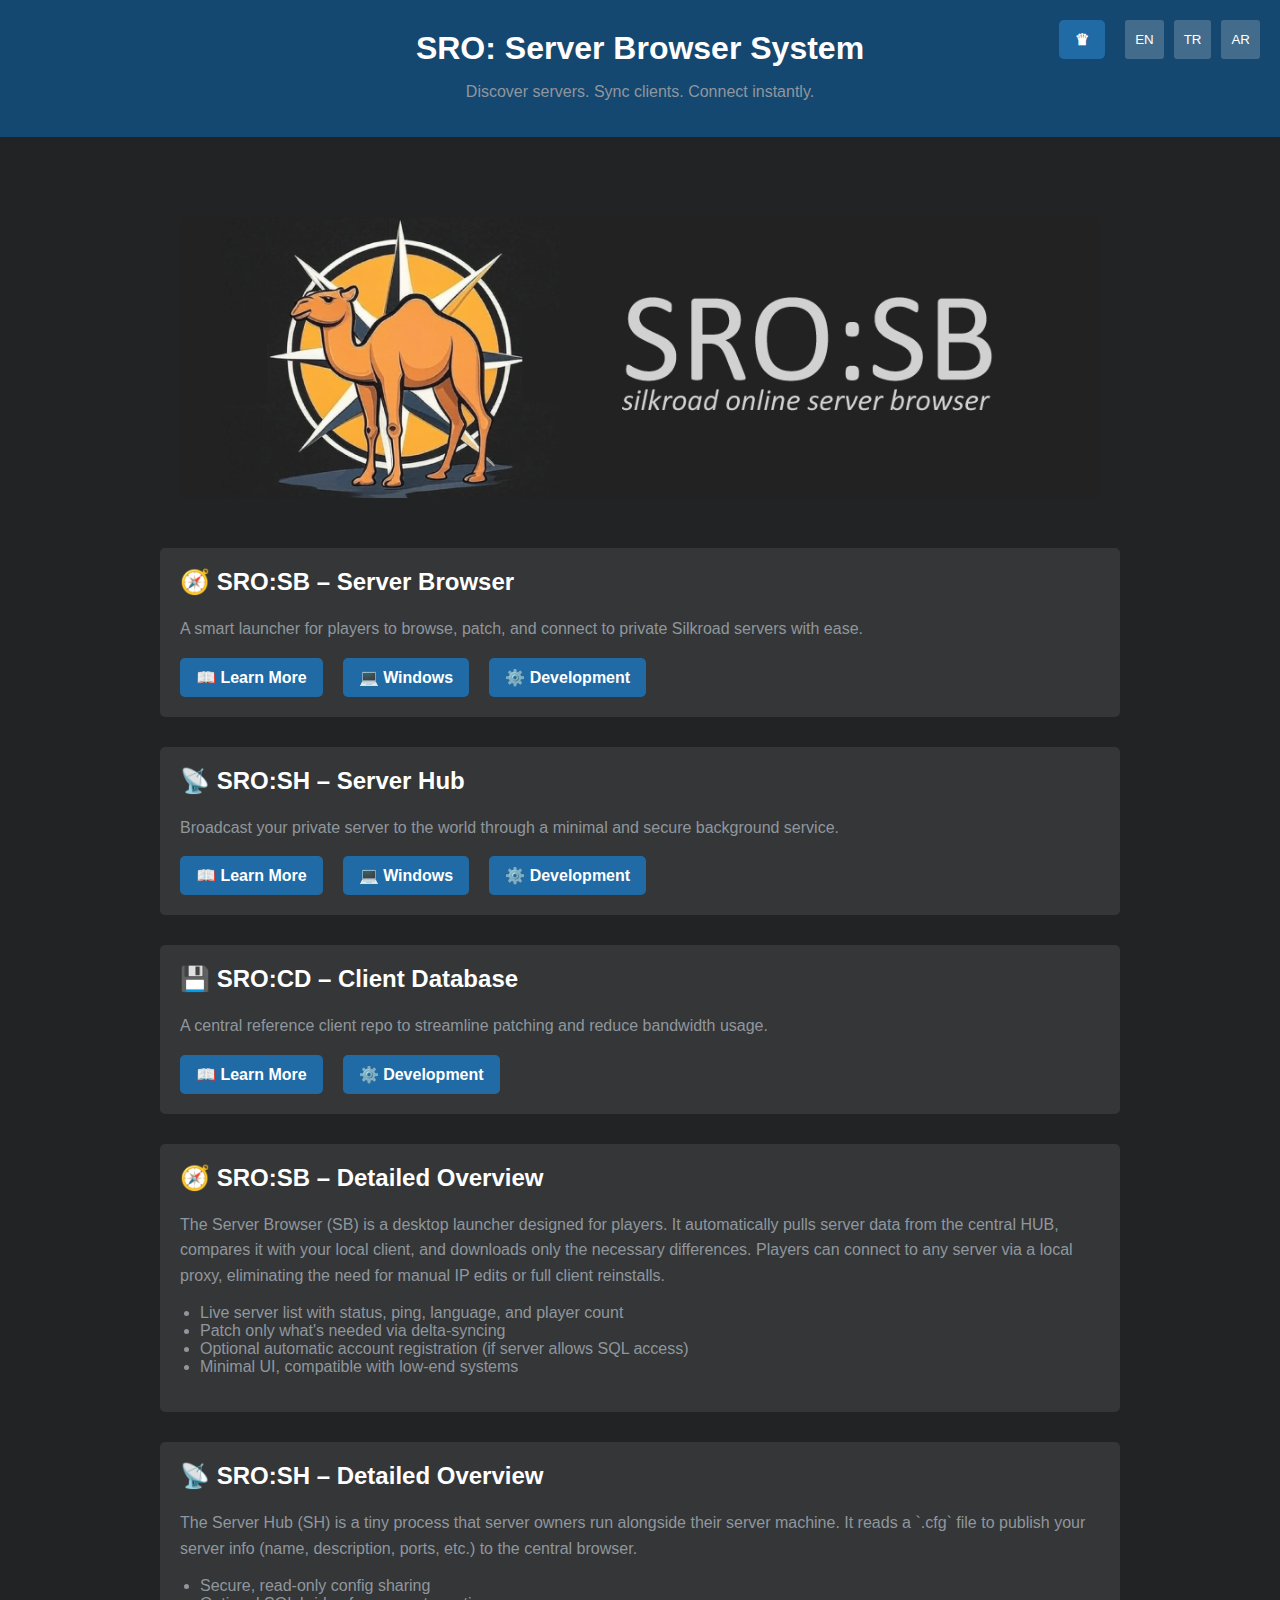
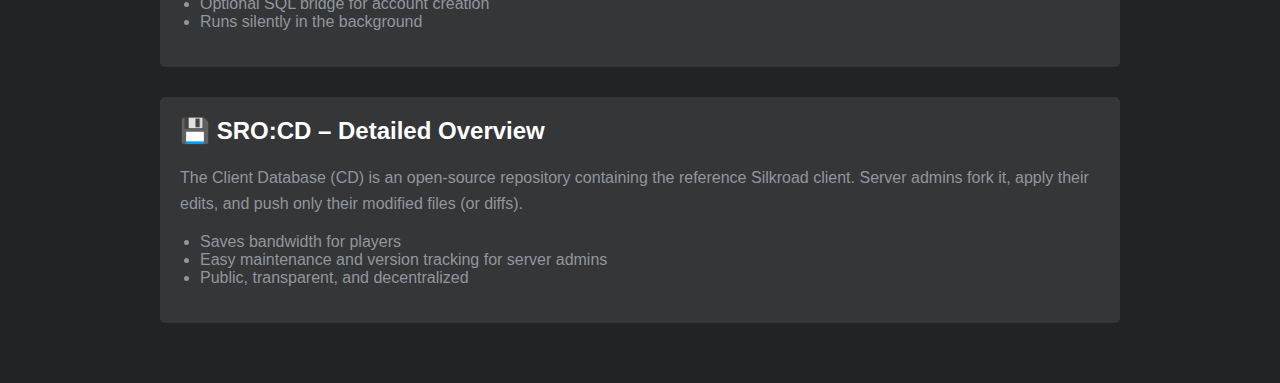
==== commit c547946c: "Add files via upload" ====
--- a/index.html
+++ b/index.html
@@ -26,159 +26,7 @@
   <!-- Favicon -->
   <link rel="icon" type="image/x-icon" href="imgs/SROSB.ico">
   
-  <style>
-  @media screen and (max-width: 600px) {
-	  header h1 {
-		font-size: 1.4rem;
-	  }
-
-	  .module h2 {
-		font-size: 1.2rem;
-	  }
-
-	  .container {
-		padding: 15px 10px;
-	  }
-
-	  .btn {
-		flex: 1 1 100%;
-		max-width: 100%;
-		box-sizing: border-box;
-		margin-right: 0; /* mobilde sağ margin kaldır */
-	  }
-
-	  .module img {
-		height: auto;
-	  }
-	}
-    :root {
-      --bg-main: #212325;
-      --bg-secondary: #494c4f;
-      --text-color: #90969d;
-      --btn-color: #206aa5;
-      --btn-active: #154870;
-      --box-bg: #343638;
-      --radius: 5px;
-    }
-
-    .lang-switcher {
-      position: absolute;
-      top: 20px;
-      right: 20px;
-      display: flex;
-      gap: 10px;
-    }
-    .lang-btn {
-      background: rgba(255,255,255,0.2);
-      border: none;
-      color: white;
-      padding: 5px 10px;
-      border-radius: 3px;
-      cursor: pointer;
-    }
-    .rtl {
-      direction: rtl;
-      text-align: right;
-    }
-    body {
-      font-family: 'Segoe UI', sans-serif;
-      background-color: var(--bg-main);
-      color: var(--text-color);
-      margin: 0;
-      padding: 0;
-      scroll-behavior: smooth;
-    }
-
-    header {
-      background-color: var(--btn-color);
-      padding: 20px;
-      text-align: center;
-    }
-
-    header img {
-      height: 40px;
-      vertical-align: middle;
-      margin-right: 10px;
-    }
-
-    h1 {
-      margin: 10px 0;
-      color: #fff;
-    }
-
-    .container {
-      max-width: 960px;
-      margin: auto;
-      padding: 30px 20px;
-    }
-
-    .module {
-      background-color: var(--box-bg);
-      border-radius: var(--radius);
-      padding: 20px;
-      margin: 30px 0;
-	  overflow-x: hidden;
-    }
-
-    .module h2 {
-      margin-top: 0;
-      color: #ffffff;
-    }
-
-    .module p {
-      font-size: 1rem;
-      line-height: 1.6;
-    }
-	.btn-group {
-	  display: flex;
-	  flex-wrap: wrap;
-	  gap: 10px;
-	  padding: 0;
-	}
-
-	.btn {
-	  display: inline-block;
-	  background-color: var(--btn-color);
-	  color: white;
-	  padding: 10px 16px;
-	  text-decoration: none;
-	  border-radius: var(--radius);
-	  font-weight: bold;
-	  margin-right: 10px;
-	  transition: background 0.3s;
-	}
-
-    .btn:hover {
-      background-color: var(--btn-active);
-    }
-
-    footer {
-      text-align: center;
-      font-size: 0.85rem;
-      color: #666;
-      margin: 40px 0;
-    }
-
-    ul {
-      margin-top: 10px;
-      padding-left: 20px;
-    }
-
-    @media screen and (max-width: 600px) {
-      .btn {
-        width: 100%;
-        margin-bottom: 10px;
-      }
-    }
-	
-  .module img {
-    width: 100%;
-    height: 100%;
-    object-fit: cover; /* or "contain" eğer tam sığsın ama kırpılmasın istiyorsan */
-    display: block;
-  }
-  
-  </style>
+  <link rel="stylesheet" href="static/styles.css">
 </head>
 <body>
 
@@ -186,6 +34,7 @@
   <h1>SRO: Server Browser System</h1>
   <p>Discover servers. Sync clients. Connect instantly.</p>
 	<div class="lang-switcher">
+      <a href="pages/serverlist.html" class="btn">♛</a>
 	  <button class="lang-btn" onclick="changeLanguage('en')">EN</button>
 	  <button class="lang-btn" onclick="changeLanguage('tr')">TR</button>
 	  <button class="lang-btn" onclick="changeLanguage('ar')">AR</button>
--- a/static/styles.css
+++ b/static/styles.css
@@ -0,0 +1,204 @@
+
+  @media screen and (max-width: 600px) {
+	  header h1 {
+		font-size: 1.4rem;
+	  }
+
+	  .module h2 {
+		font-size: 1.2rem;
+	  }
+
+	  .container {
+		padding: 15px 10px;
+	  }
+
+	  .btn {
+		flex: 1 1 100%;
+		max-width: 100%;
+		box-sizing: border-box;
+		margin-right: 0; /* mobilde sağ margin kaldır */
+	  }
+
+	  .module img {
+		height: auto;
+	  }
+	}
+    :root {
+      --bg-main: #212325;
+      --bg-secondary: #494c4f;
+      --text-color: #90969d;
+      --btn-color: #206aa5;
+      --btn-active: #154870;
+      --box-bg: #343638;
+      --radius: 5px;
+    }
+
+    .lang-switcher {
+      position: absolute;
+      top: 20px;
+      right: 20px;
+      display: flex;
+      gap: 10px;
+    }
+    .lang-btn {
+      background: rgba(255,255,255,0.2);
+      border: none;
+      color: white;
+      padding: 5px 10px;
+      border-radius: 3px;
+      cursor: pointer;
+    }
+    .rtl {
+      direction: rtl;
+      text-align: right;
+    }
+    body {
+      font-family: 'Segoe UI', sans-serif;
+      background-color: var(--bg-main);
+      color: var(--text-color);
+      margin: 0;
+      padding: 0;
+      scroll-behavior: smooth;
+    }
+
+    header {
+      background-color: var(--btn-active);
+      padding: 20px;
+      text-align: center;
+    }
+
+    header img {
+      height: 40px;
+      vertical-align: middle;
+      margin-right: 10px;
+    }
+
+    h1 {
+      margin: 10px 0;
+      color: #fff;
+    }
+
+    .container {
+      max-width: 960px;
+      margin: auto;
+      padding: 30px 20px;
+    }
+
+    .module {
+      background-color: var(--box-bg);
+      border-radius: var(--radius);
+      padding: 20px;
+      margin: 30px 0;
+	  overflow-x: hidden;
+    }
+
+    .module h2 {
+      margin-top: 0;
+      color: #ffffff;
+    }
+
+    .module p {
+      font-size: 1rem;
+      line-height: 1.6;
+    }
+	.btn-group {
+	  display: flex;
+	  flex-wrap: wrap;
+	  gap: 10px;
+	  padding: 0;
+	}
+
+	.btn {
+	  display: inline-block;
+	  background-color: var(--btn-color);
+	  color: white;
+	  padding: 10px 16px;
+	  text-decoration: none;
+	  border-radius: var(--radius);
+	  font-weight: bold;
+	  margin-right: 10px;
+	  transition: background 0.3s;
+	}
+
+    .btn:hover {
+      background-color: var(--btn-active);
+    }
+
+    footer {
+      text-align: center;
+      font-size: 0.85rem;
+      color: #666;
+      margin: 40px 0;
+    }
+
+    ul {
+      margin-top: 10px;
+      padding-left: 20px;
+    }
+
+    @media screen and (max-width: 600px) {
+      .btn {
+        width: 100%;
+        margin-bottom: 10px;
+      }
+    }
+	
+  .module img {
+    width: 100%;
+    height: 100%;
+    object-fit: cover; /* or "contain" eğer tam sığsın ama kırpılmasın istiyorsan */
+    display: block;
+  }
+/* Server List*/
+.server-table {
+  width: 100%;
+  border-collapse: collapse;
+  margin-top: 10px;
+  cursor: pointer;
+}
+
+.server-table th,
+.server-table td {
+  padding: 12px 8px;
+  text-align: left;
+  border-bottom: 1px solid #555;
+}
+
+.server-table th {
+  background-color: var(--bg-secondary);
+  color: #fff;
+}
+
+.server-table tr:hover {
+  background-color: #3c3f42; /* Hover rengi */
+}
+
+.server-table td {
+  color: var(--text-color);
+  transition: background 0.2s ease-in-out;
+}
+
+.server-table tbody tr {
+  transition: background-color 0.2s;
+}
+input[type="text"],
+select {
+  background-color: var(--bg-secondary);
+  color: #fff;
+  border: 1px solid #666;
+  padding: 8px 12px;
+  border-radius: var(--radius);
+  font-size: 1rem;
+  outline: none;
+  transition: border-color 0.2s ease-in-out;
+  margin-right: 10px;
+}
+
+input[type="text"]::placeholder {
+  color: #aaa;
+}
+
+input[type="text"]:focus,
+select:focus {
+  border-color: var(--btn-color);
+}
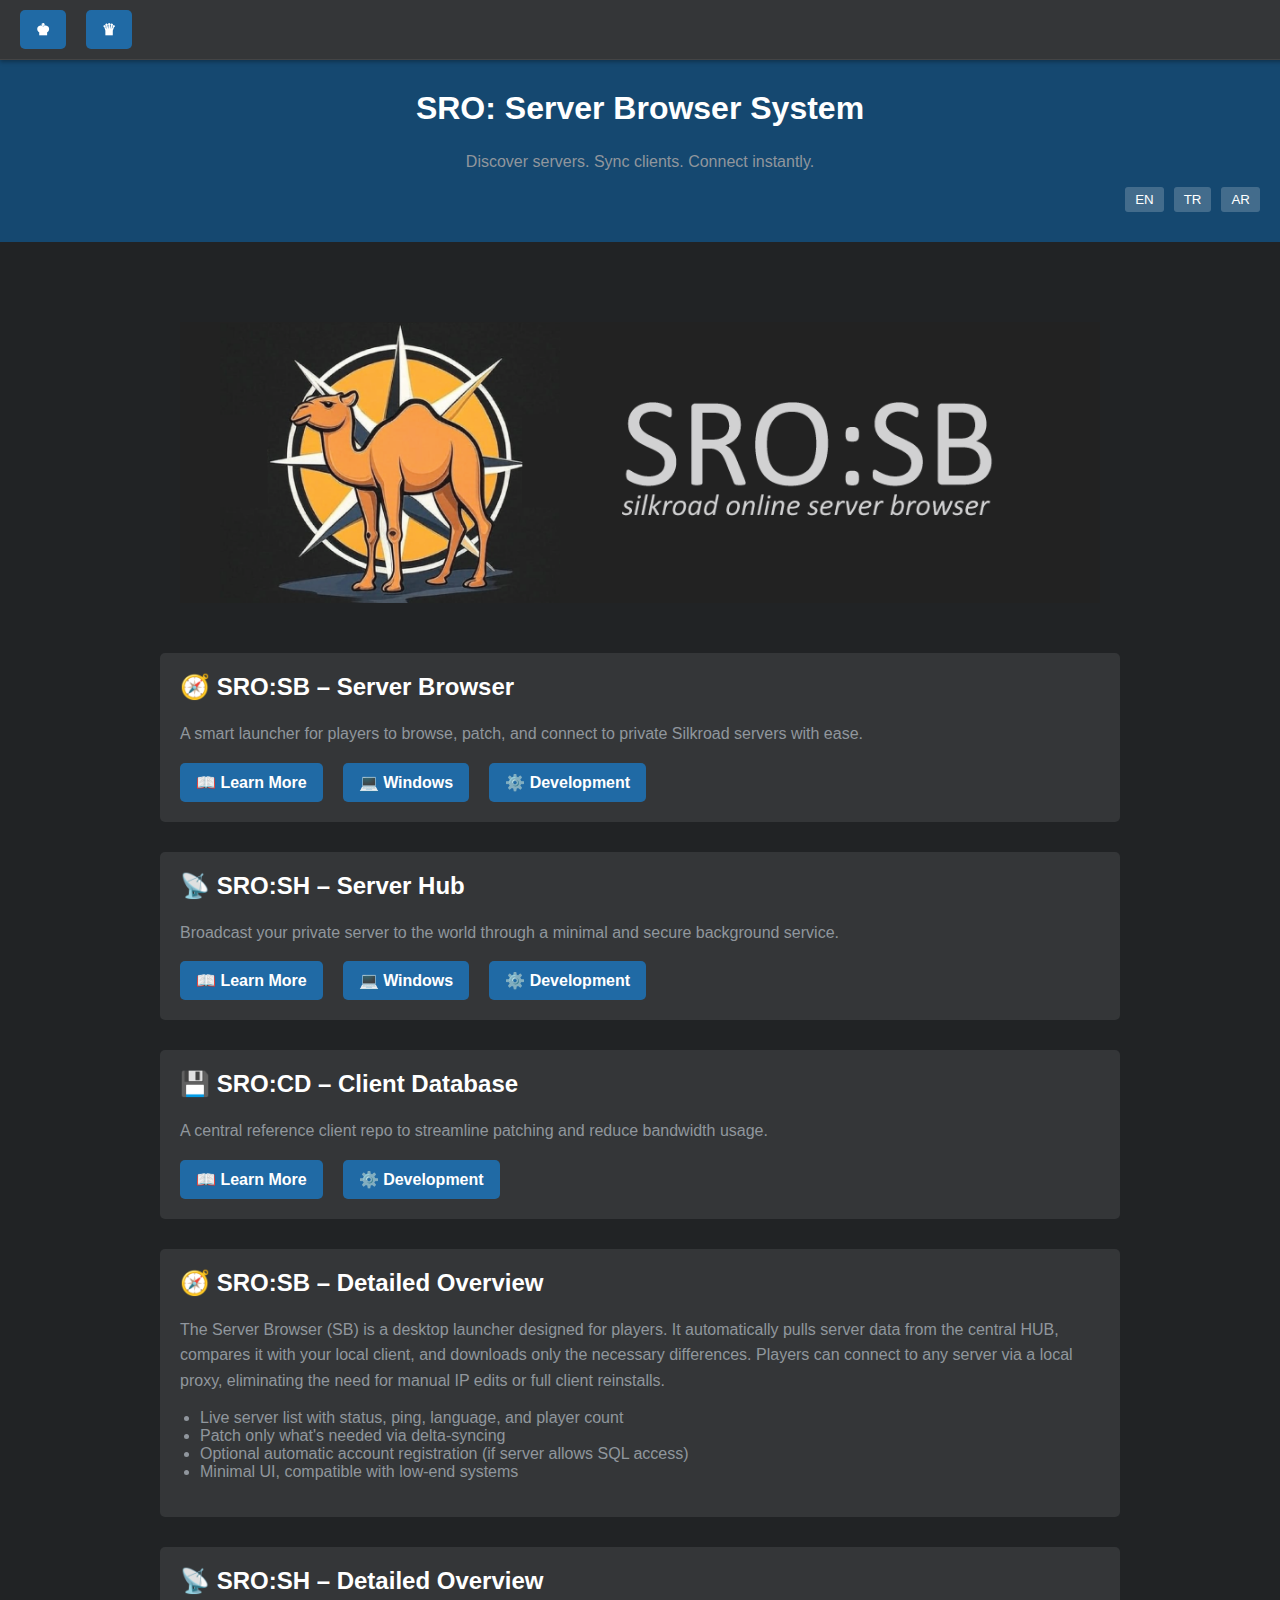
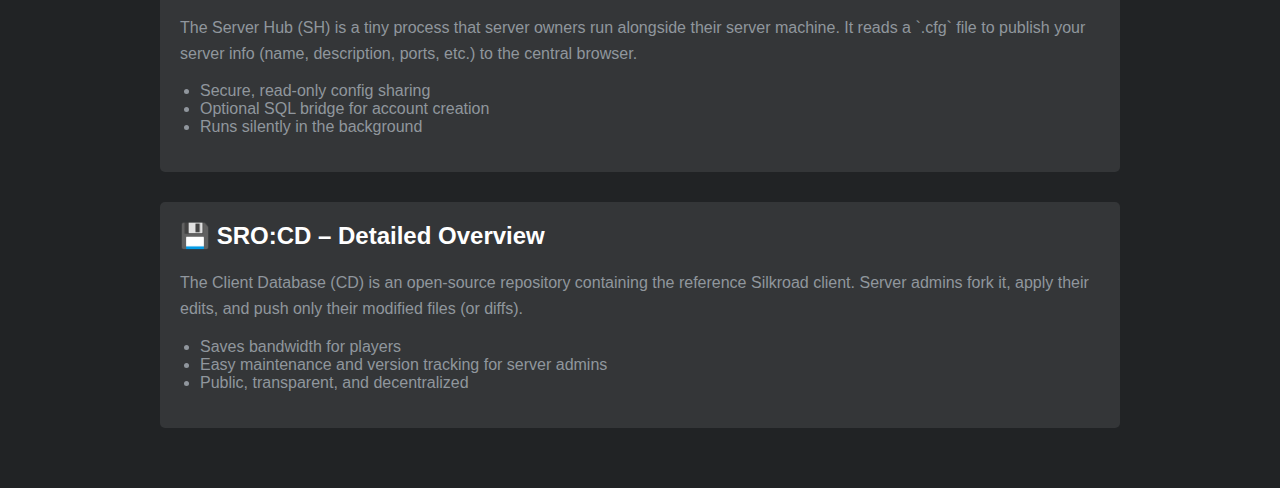
==== commit 686c8e22: "Add files via upload" ====
--- a/index.html
+++ b/index.html
@@ -31,10 +31,15 @@
 <body>
 
 <header>
+  <div class="top-menu">
+  <div class="menu-links">
+      <a href="#" class="btn">♚</a>
+    <a href="pages/serverlist.html" class="btn">♛</a>
+  </div></div>
   <h1>SRO: Server Browser System</h1>
   <p>Discover servers. Sync clients. Connect instantly.</p>
 	<div class="lang-switcher">
-      <a href="pages/serverlist.html" class="btn">♛</a>
+      
 	  <button class="lang-btn" onclick="changeLanguage('en')">EN</button>
 	  <button class="lang-btn" onclick="changeLanguage('tr')">TR</button>
 	  <button class="lang-btn" onclick="changeLanguage('ar')">AR</button>
@@ -308,7 +313,14 @@
     }
   });
 }
-
+  window.addEventListener('scroll', () => {
+    const topMenu = document.querySelector('.top-menu');
+    if (window.scrollY > 10) {
+      topMenu.classList.add('scrolled');
+    } else {
+      topMenu.classList.remove('scrolled');
+    }
+  });
 // Initial load
 changeLanguage('en');
 </script>
--- a/static/styles.css
+++ b/static/styles.css
@@ -34,12 +34,12 @@
     }
 
     .lang-switcher {
-      position: absolute;
-      top: 20px;
-      right: 20px;
-      display: flex;
-      gap: 10px;
-    }
+	  top: 10px; /* kaldır */
+	  align-self: flex-end; /* bu eklensin */
+	  display: flex;
+	  gap: 10px;
+	  margin-bottom: 10px;
+	}
     .lang-btn {
       background: rgba(255,255,255,0.2);
       border: none;
@@ -64,7 +64,11 @@
     header {
       background-color: var(--btn-active);
       padding: 20px;
-      text-align: center;
+	  text-align: center;
+	  position: relative;
+	  display: flex;
+	  flex-direction: column;
+	  align-items: center;
     }
 
     header img {
@@ -157,6 +161,13 @@
   cursor: pointer;
 }
 
+.table-wrapper {
+  overflow-x: auto;
+  -webkit-overflow-scrolling: touch;
+}
+.server-table {
+  min-width: 700px; /* Tablonun çok dar görünmesini engeller */
+}
 .server-table th,
 .server-table td {
   padding: 12px 8px;
@@ -202,3 +213,99 @@
 select:focus {
   border-color: var(--btn-color);
 }
+
+.top-menu {
+  display: flex;
+  justify-content: space-between;
+  align-items: center;
+  background-color: var(--box-bg);
+  padding: 10px 20px;
+  border-bottom: 1px solid #444;
+}
+
+.menu-links {
+  display: flex;
+  gap: 10px;
+}
+
+.menu-btn {
+  background: var(--btn-color);
+  color: white;
+  padding: 6px 12px;
+  border-radius: var(--radius);
+  text-decoration: none;
+  font-weight: bold;
+  transition: background 0.3s;
+}
+
+.menu-btn:hover {
+  background: var(--btn-active);
+}
+
+.lang-switcher {
+  display: flex;
+  gap: 10px;
+}
+
+/*Top Menü*/
+.top-menu {
+  position: fixed;
+  top: 0;
+  left: 0;
+  width: 100%;
+  z-index: 999;
+  display: flex;
+  justify-content: space-between;
+  align-items: center;
+  background-color: var(--box-bg);
+  padding: 10px 20px;
+  border-bottom: 1px solid #444;
+  box-shadow: 0 2px 4px rgba(0,0,0,0.3);
+  transition: background-color 0.3s ease;
+}
+
+.top-menu.scrolled {
+  background-color: rgba(52, 54, 56, 0.8); /* hafif şeffaflık */
+  backdrop-filter: blur(4px); /* soft blur */
+}
+
+body {
+  padding-top: 60px; /* top menü yüksekliği kadar boşluk bırak */
+}
+
+.menu-links {
+  display: flex;
+  gap: 10px;
+}
+
+.menu-btn {
+  background: var(--btn-color);
+  color: white;
+  padding: 6px 12px;
+  border-radius: var(--radius);
+  text-decoration: none;
+  font-weight: bold;
+  transition: background 0.3s;
+}
+
+.menu-btn:hover {
+  background: var(--btn-active);
+}
+
+.lang-switcher {
+  display: flex;
+  gap: 10px;
+}
+
+@media screen and (max-width: 600px) {
+  .top-menu {
+    flex-direction: column;
+    padding: 10px;
+  }
+
+  .menu-links,
+  .lang-switcher {
+    justify-content: center;
+  }
+}
+
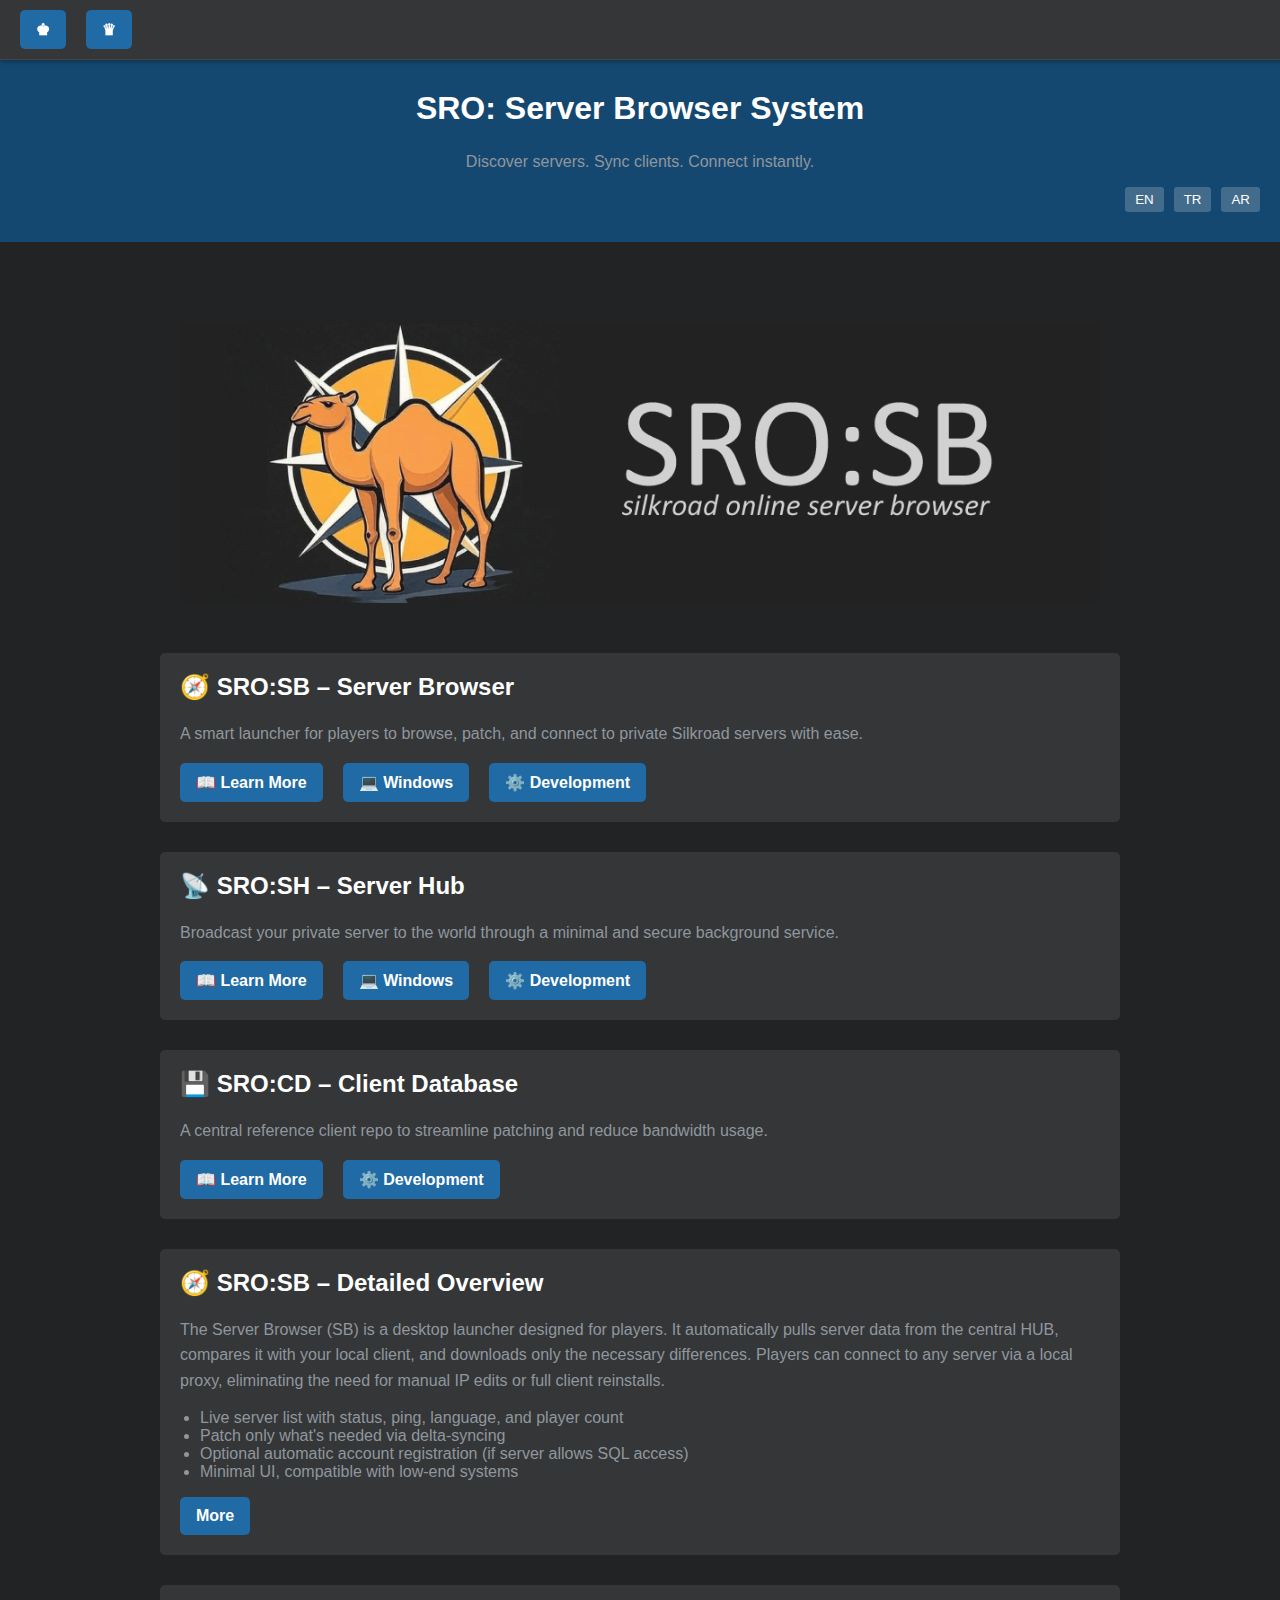
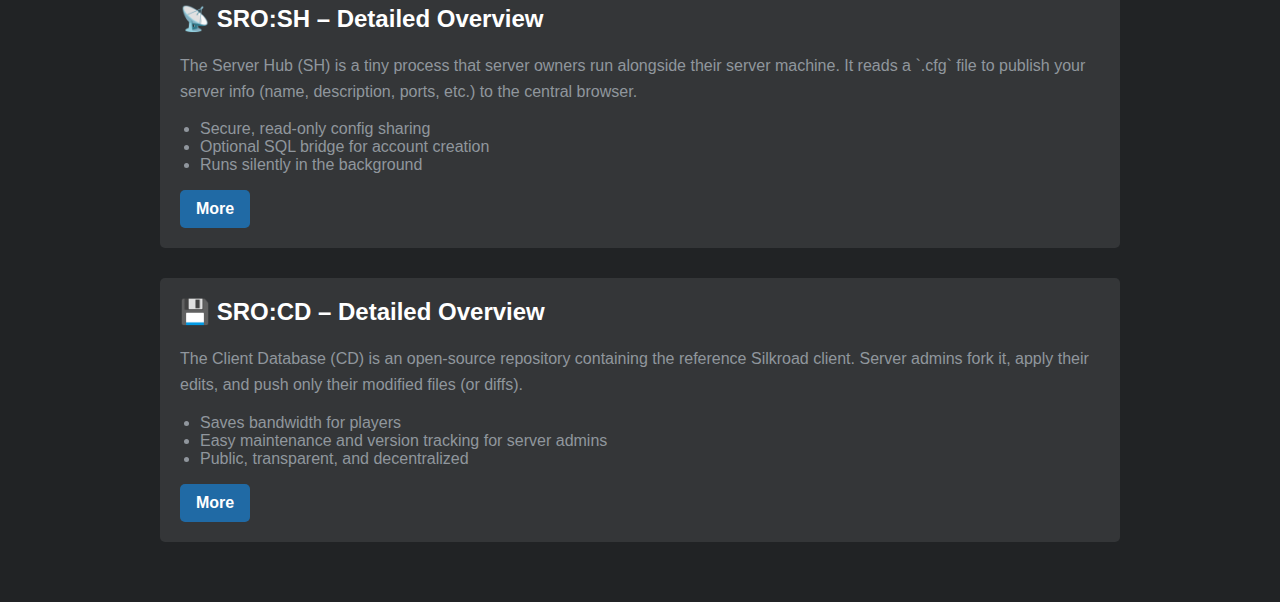
==== commit b313f412: "Add files via upload" ====
--- a/index.html
+++ b/index.html
@@ -60,7 +60,7 @@
     <div class="btn-group">
       <a href="#sb-details" class="btn" data-i18n="buttons.learn_more">📖Learn More</a>
       <a href="#" class="btn" data-i18n="buttons.windows">💻 Windows</a>
-      <a href="#" class="btn" data-i18n="buttons.development">⚙️ Development</a>
+      <a href="https://github.com/SRO-Server-Browser/SRO-SB-Server-Browser" class="btn" data-i18n="buttons.development">⚙️ Development</a>
     </div>
   </div>
 	<!-- SRO:SH Module -->
@@ -70,7 +70,7 @@
 	  <div class="btn-group">
 		<a href="#sh-details" class="btn" data-i18n="buttons.learn_more">📖Learn More</a>
 		<a href="#" class="btn" data-i18n="buttons.windows">💻 Windows</a>
-		<a href="#" class="btn" data-i18n="buttons.development">⚙️ Development</a>
+		<a href="https://github.com/SRO-Server-Browser/SRO-SH-Server-Hub" class="btn" data-i18n="buttons.development">⚙️ Development</a>
 	  </div>
 	</div>
 
@@ -80,7 +80,7 @@
 	  <p data-i18n="cd.description">A central reference client repo to streamline patching and reduce bandwidth usage.</p>
 	  <div class="btn-group">
 		<a href="#cd-details" class="btn" data-i18n="buttons.learn_more">📖Learn More</a>
-		<a href="#" class="btn" data-i18n="buttons.development">⚙️ Development</a>
+		<a href="https://github.com/SRO-Server-Browser/SRO-SB_Client_Data" class="btn" data-i18n="buttons.development">⚙️ Development</a>
 	  </div>
 	</div>
 <!-- Detailed Sections -->
@@ -97,6 +97,7 @@
     <li>Optional automatic account registration (if server allows SQL access)</li>
     <li>Minimal UI, compatible with low-end systems</li>
   </ul>
+      <a href="pages/learn_sb.html" class="btn" data-i18n="buttons.more">More</a>
 </div>
 
 <div id="sh-details" class="module">
@@ -110,6 +111,7 @@
     <li>Optional SQL bridge for account creation</li>
     <li>Runs silently in the background</li>
   </ul>
+      <a href="pages/learn_sb.html" class="btn" data-i18n="buttons.more">More</a>
 </div>
 
 <div id="cd-details" class="module">
@@ -123,6 +125,7 @@
     <li>Easy maintenance and version tracking for server admins</li>
     <li>Public, transparent, and decentralized</li>
   </ul>
+      <a href="pages/learn_sb.html" class="btn" data-i18n="buttons.more">More</a>
 </div>
 
 </footer>
@@ -173,7 +176,8 @@
     buttons: {
       learn_more: "📖 Learn More",
       windows: "💻 Windows",
-      development: "⚙️ Development"
+      development: "⚙️ Development",
+	  more:"More"
     },
     footer: {
       text: "Made with ❤️ for the Silkroad community",
@@ -222,7 +226,8 @@
     buttons: {
       learn_more: "📖 Detaylı Bilgi",
       windows: "💻 Windows",
-      development: "⚙️ Geliştirme"
+      development: "⚙️ Geliştirme",
+	  more:"Devam"
     },
     footer: {
       text: "Silkroad topluluğu için ❤️ ile yapıldı",
@@ -271,7 +276,8 @@
     buttons: {
       learn_more: "📖 المزيد من التفاصيل",
       windows: "💻 ويندوز",
-      development: "⚙️ تطوير"
+      development: "⚙️ تطوير",
+	  more:"أكثر"
     },
     footer: {
       text: "مصنوع ب ❤️ لمجتمع Silkroad",
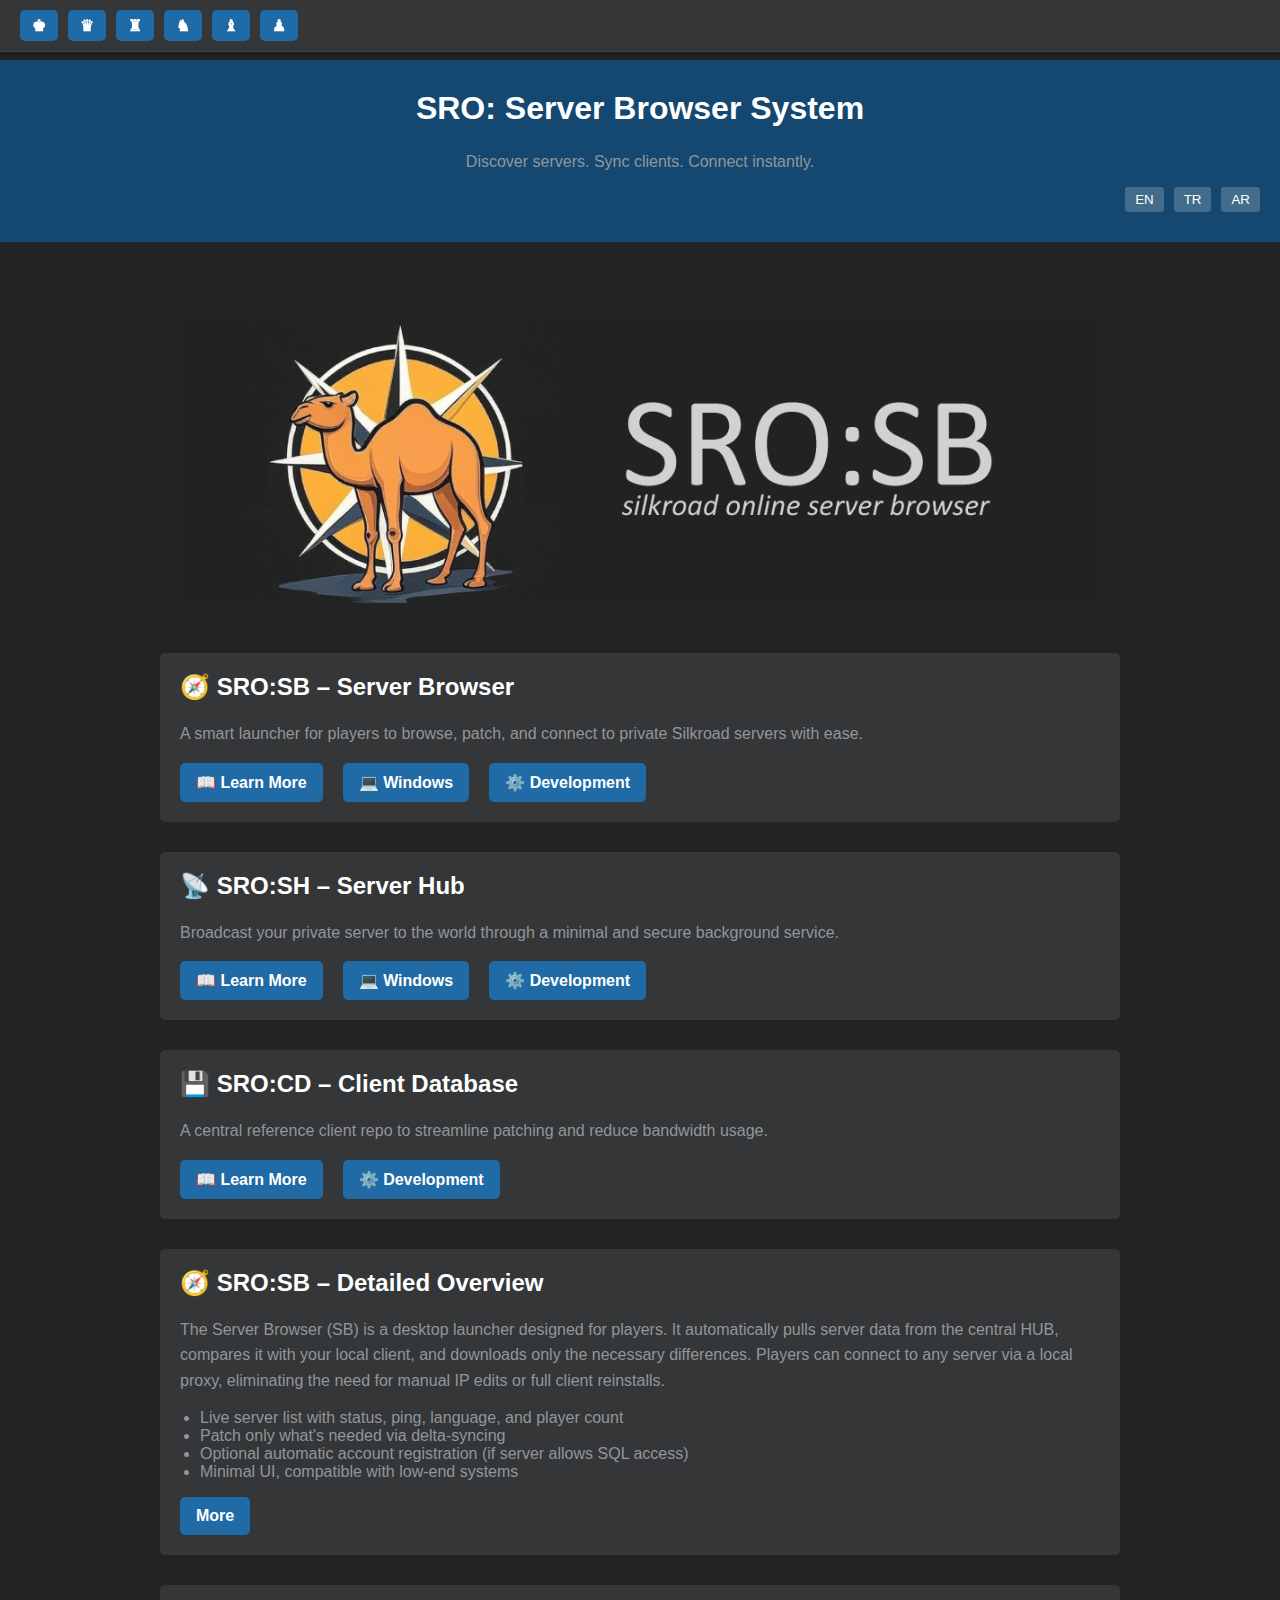
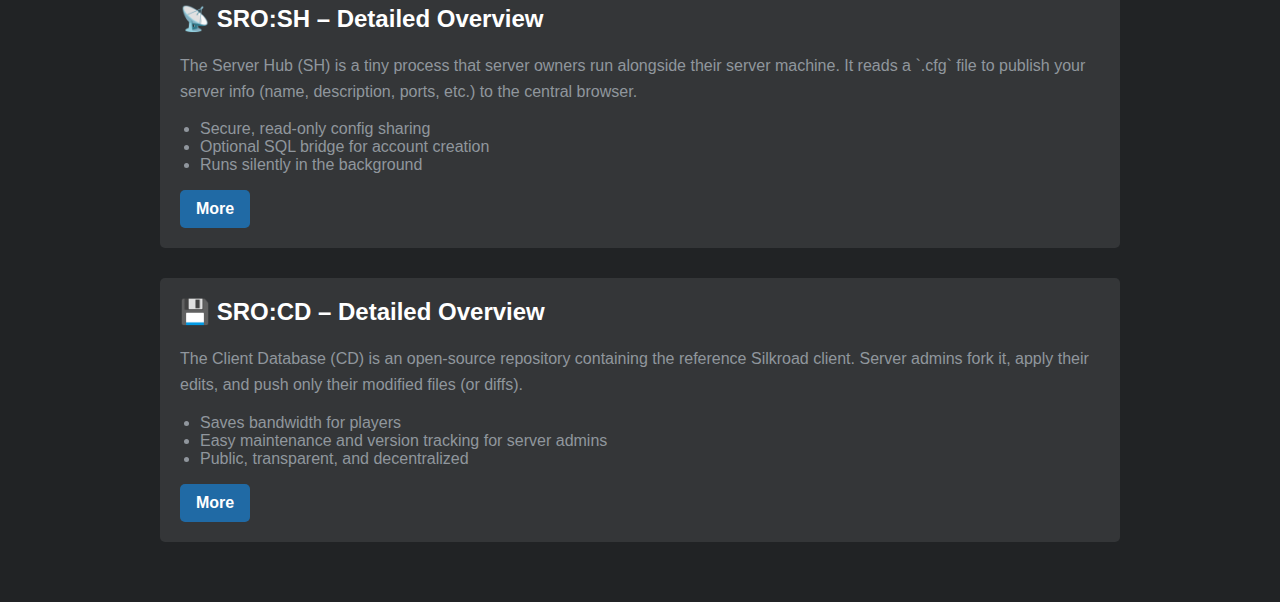
==== commit d5f0fcf4: "Add files via upload" ====
--- a/index.html
+++ b/index.html
@@ -33,8 +33,12 @@
 <header>
   <div class="top-menu">
   <div class="menu-links">
-      <a href="#" class="btn">♚</a>
-    <a href="pages/serverlist.html" class="btn">♛</a>
+		<a href="#" class="menu-btn">♚</a>
+		<a href="pages/serverlist.html" class="menu-btn">♛</a>
+		<a href="pages/learn_sb.html" class="menu-btn">♜</a>
+		<a href="pages/learn_sh.html" class="menu-btn">♞</a>
+		<a href="pages/learn_cd.html" class="menu-btn">♝</a>
+		<a href="pages/about.html" class="menu-btn">♟</a>
   </div></div>
   <h1>SRO: Server Browser System</h1>
   <p>Discover servers. Sync clients. Connect instantly.</p>
